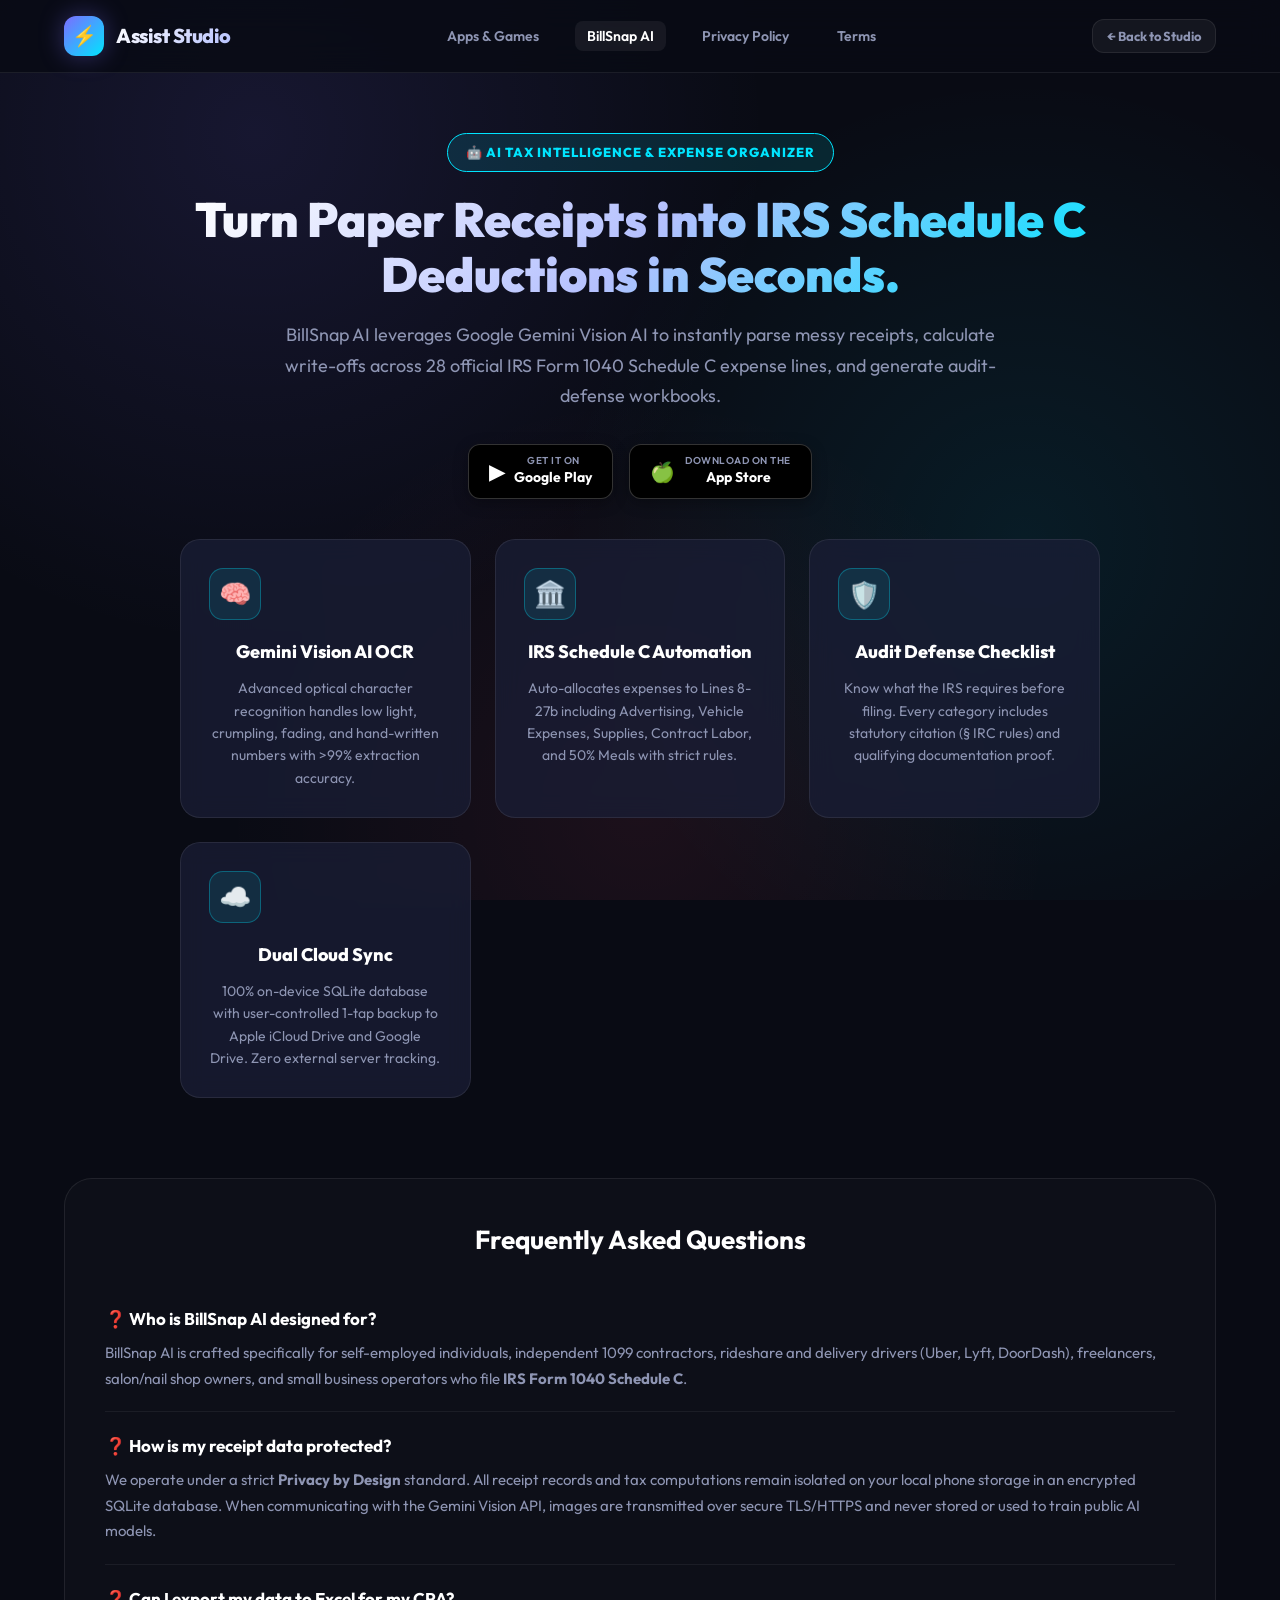
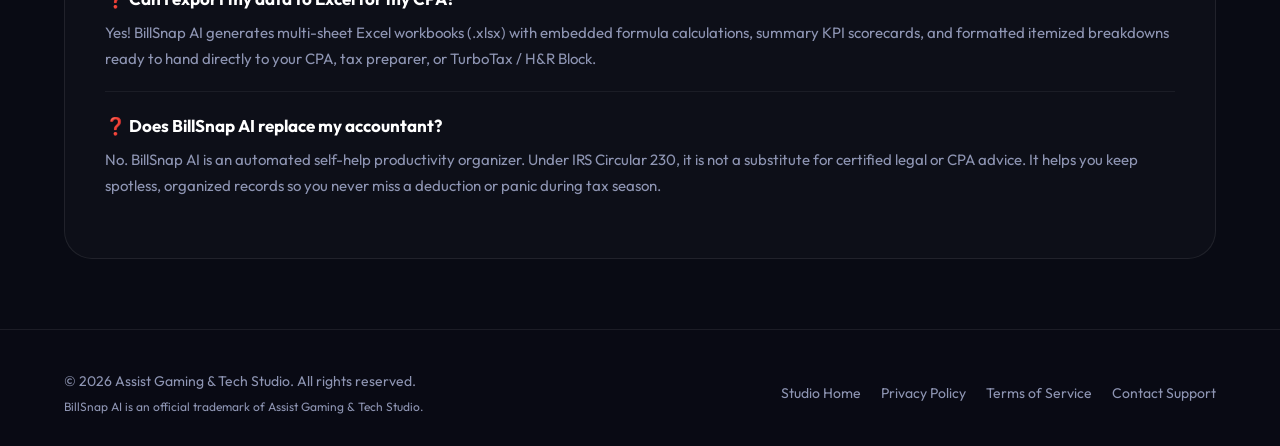
==== billsnap.html @ 98aaa1e3 "feat(web): redesign developer portal — add BillSnap AI spotlight, bilingual privacy & terms, landing" ====
<!DOCTYPE html>
<html lang="en">
<head>
  <meta charset="UTF-8">
  <meta name="viewport" content="width=device-width, initial-scale=1.0">
  <title>BillSnap AI — Smart Receipt Scanner & IRS Schedule C Tax Assistant</title>
  <meta name="description" content="AI-powered receipt & invoice scanner for freelancers, gig drivers, and small businesses. Auto-categorize 28 IRS Schedule C tax lines with 100% on-device privacy.">
  <meta name="keywords" content="BillSnap AI, Receipt Scanner, IRS Form 1040 Schedule C, Tax Deductions, Gemini Vision AI, Freelancer Taxes, Uber Driver Tax, Mileage & Receipts">

  <!-- Open Graph -->
  <meta property="og:title" content="BillSnap AI — Smart Receipt Scanner & IRS Schedule C Tax Assistant">
  <meta property="og:description" content="Snap receipts, extract totals with Gemini Vision AI, and organize your IRS Schedule C tax deductions automatically.">
  <meta property="og:image" content="https://gamingassistvn.github.io/assets/icons/billsnap_ai.png">
  <meta property="og:type" content="website">

  <!-- Google Fonts -->
  <link rel="preconnect" href="https://fonts.googleapis.com">
  <link rel="preconnect" href="https://fonts.gstatic.com" crossorigin>
  <link href="https://fonts.googleapis.com/css2?family=Outfit:wght@400;500;600;700;800;900&display=swap" rel="stylesheet">

  <link rel="stylesheet" href="css/style.css">
  <style>
    .product-hero {
      padding: 60px 0 40px;
      text-align: center;
      position: relative;
    }
    .product-badge {
      display: inline-flex;
      align-items: center;
      gap: 8px;
      background: rgba(0, 229, 255, 0.12);
      border: 1px solid var(--accent-cyan);
      color: var(--accent-cyan);
      padding: 8px 18px;
      border-radius: 24px;
      font-size: 13px;
      font-weight: 800;
      letter-spacing: 1px;
      text-transform: uppercase;
      margin-bottom: 20px;
    }
    .product-title {
      font-size: 48px;
      font-weight: 900;
      line-height: 1.15;
      margin-bottom: 18px;
      background: linear-gradient(135deg, #FFFFFF 0%, #B4C0FE 50%, #00E5FF 100%);
      -webkit-background-clip: text;
      -webkit-text-fill-color: transparent;
      max-width: 900px;
      margin-left: auto;
      margin-right: auto;
    }
    .product-tagline {
      font-size: 18px;
      color: var(--text-dim);
      max-width: 760px;
      margin: 0 auto 32px;
      line-height: 1.7;
    }
    .cta-group {
      display: flex;
      justify-content: center;
      gap: 16px;
      flex-wrap: wrap;
      margin-bottom: 40px;
    }
    .features-section {
      padding: 40px 0 60px;
    }
    .features-grid-4 {
      display: grid;
      grid-template-columns: repeat(auto-fit, minmax(260px, 1fr));
      gap: 24px;
      margin-top: 30px;
    }
    .feature-card {
      background: var(--bg-card);
      border: 1px solid var(--border-glass);
      border-radius: 20px;
      padding: 28px;
      backdrop-filter: blur(12px);
      transition: all 0.3s ease;
    }
    .feature-card:hover {
      border-color: var(--accent-cyan);
      transform: translateY(-4px);
      box-shadow: 0 15px 35px rgba(0, 229, 255, 0.15);
    }
    .feature-icon-box {
      width: 52px;
      height: 52px;
      border-radius: 14px;
      background: rgba(0, 229, 255, 0.1);
      border: 1px solid rgba(0, 229, 255, 0.3);
      display: flex;
      align-items: center;
      justify-content: center;
      font-size: 26px;
      margin-bottom: 18px;
    }
    .feature-card h3 {
      font-size: 18px;
      font-weight: 800;
      color: #FFFFFF;
      margin-bottom: 10px;
    }
    .feature-card p {
      font-size: 14px;
      color: var(--text-dim);
      line-height: 1.6;
    }
    .faq-section {
      background: rgba(255, 255, 255, 0.02);
      border: 1px solid var(--border-glass);
      border-radius: 28px;
      padding: 40px;
      margin: 40px 0 70px;
    }
    .faq-item {
      border-bottom: 1px solid rgba(255, 255, 255, 0.06);
      padding: 20px 0;
    }
    .faq-item:last-child {
      border-bottom: none;
    }
    .faq-question {
      font-size: 17px;
      font-weight: 700;
      color: #FFFFFF;
      margin-bottom: 8px;
      display: flex;
      align-items: center;
      gap: 10px;
    }
    .faq-answer {
      font-size: 15px;
      color: var(--text-dim);
      line-height: 1.7;
    }
    @media (max-width: 768px) {
      .product-title {
        font-size: 34px;
      }
      .faq-section {
        padding: 24px;
      }
    }
  </style>
</head>
<body>

  <!-- Navigation -->
  <nav class="navbar">
    <div class="container nav-container">
      <a href="index.html" class="brand">
        <div class="brand-logo">⚡</div>
        <div class="brand-name">Assist Studio</div>
      </a>
      <ul class="nav-links">
        <li><a href="index.html">Apps & Games</a></li>
        <li><a href="billsnap.html" class="active">BillSnap AI</a></li>
        <li><a href="privacy.html#billsnap">Privacy Policy</a></li>
        <li><a href="terms.html">Terms</a></li>
      </ul>
      <div>
        <a href="index.html" class="btn-secondary" style="padding: 6px 14px; font-size: 13px;">← Back to Studio</a>
      </div>
    </div>
  </nav>

  <!-- Product Hero -->
  <header class="container product-hero">
    <div class="product-badge">
      🤖 AI TAX INTELLIGENCE & EXPENSE ORGANIZER
    </div>
    <h1 class="product-title">
      Turn Paper Receipts into IRS Schedule C Deductions in Seconds.
    </h1>
    <p class="product-tagline">
      BillSnap AI leverages Google Gemini Vision AI to instantly parse messy receipts, calculate write-offs across 28 official IRS Form 1040 Schedule C expense lines, and generate audit-defense workbooks.
    </p>

    <div class="cta-group">
      <a href="https://play.google.com/store/apps/details?id=com.billsnap.ai" target="_blank" rel="noopener" class="btn-store">
        <span class="btn-store-icon">▶</span>
        <div>
          <span class="btn-store-sub">GET IT ON</span>
          <span class="btn-store-main">Google Play</span>
        </div>
      </a>
      <a href="https://apps.apple.com/app/billsnap-ai/id6817136538" target="_blank" rel="noopener" class="btn-store">
        <span class="btn-store-icon">🍏</span>
        <div>
          <span class="btn-store-sub">DOWNLOAD ON THE</span>
          <span class="btn-store-main">App Store</span>
        </div>
      </a>
    </div>

    <!-- Feature Grid -->
    <div class="features-grid-4">
      <div class="feature-card">
        <div class="feature-icon-box">🧠</div>
        <h3>Gemini Vision AI OCR</h3>
        <p>Advanced optical character recognition handles low light, crumpling, fading, and hand-written numbers with >99% extraction accuracy.</p>
      </div>

      <div class="feature-card">
        <div class="feature-icon-box">🏛️</div>
        <h3>IRS Schedule C Automation</h3>
        <p>Auto-allocates expenses to Lines 8-27b including Advertising, Vehicle Expenses, Supplies, Contract Labor, and 50% Meals with strict rules.</p>
      </div>

      <div class="feature-card">
        <div class="feature-icon-box">🛡️</div>
        <h3>Audit Defense Checklist</h3>
        <p>Know what the IRS requires before filing. Every category includes statutory citation (§ IRC rules) and qualifying documentation proof.</p>
      </div>

      <div class="feature-card">
        <div class="feature-icon-box">☁️</div>
        <h3>Dual Cloud Sync</h3>
        <p>100% on-device SQLite database with user-controlled 1-tap backup to Apple iCloud Drive and Google Drive. Zero external server tracking.</p>
      </div>
    </div>
  </header>

  <!-- FAQ Section -->
  <section class="container">
    <div class="faq-section">
      <h2 style="font-size: 26px; color: #FFFFFF; margin-bottom: 24px; text-align: center;">Frequently Asked Questions</h2>

      <div class="faq-item">
        <div class="faq-question">❓ Who is BillSnap AI designed for?</div>
        <div class="faq-answer">
          BillSnap AI is crafted specifically for self-employed individuals, independent 1099 contractors, rideshare and delivery drivers (Uber, Lyft, DoorDash), freelancers, salon/nail shop owners, and small business operators who file <strong>IRS Form 1040 Schedule C</strong>.
        </div>
      </div>

      <div class="faq-item">
        <div class="faq-question">❓ How is my receipt data protected?</div>
        <div class="faq-answer">
          We operate under a strict <strong>Privacy by Design</strong> standard. All receipt records and tax computations remain isolated on your local phone storage in an encrypted SQLite database. When communicating with the Gemini Vision API, images are transmitted over secure TLS/HTTPS and never stored or used to train public AI models.
        </div>
      </div>

      <div class="faq-item">
        <div class="faq-question">❓ Can I export my data to Excel for my CPA?</div>
        <div class="faq-answer">
          Yes! BillSnap AI generates multi-sheet Excel workbooks (.xlsx) with embedded formula calculations, summary KPI scorecards, and formatted itemized breakdowns ready to hand directly to your CPA, tax preparer, or TurboTax / H&R Block.
        </div>
      </div>

      <div class="faq-item">
        <div class="faq-question">❓ Does BillSnap AI replace my accountant?</div>
        <div class="faq-answer">
          No. BillSnap AI is an automated self-help productivity organizer. Under IRS Circular 230, it is not a substitute for certified legal or CPA advice. It helps you keep spotless, organized records so you never miss a deduction or panic during tax season.
        </div>
      </div>
    </div>
  </section>

  <!-- Footer -->
  <footer class="footer">
    <div class="container footer-content">
      <div>
        <p>© 2026 Assist Gaming & Tech Studio. All rights reserved.</p>
        <p style="font-size: 12px; margin-top: 4px; color: var(--text-dim);">BillSnap AI is an official trademark of Assist Gaming & Tech Studio.</p>
      </div>
      <div class="footer-links">
        <a href="index.html">Studio Home</a>
        <a href="privacy.html#billsnap">Privacy Policy</a>
        <a href="terms.html">Terms of Service</a>
        <a href="mailto:gaming.assist.vn@gmail.com">Contact Support</a>
      </div>
    </div>
  </footer>

</body>
</html>
---- css/style.css ----
/* ---------------------------------------------------------------------------
   Design System: Assist Gaming & Tech Studio (Cyber Glassmorphism)
--------------------------------------------------------------------------- */
:root {
  --bg-main: #090B14;
  --bg-card: rgba(26, 30, 54, 0.75);
  --bg-card-hover: rgba(35, 41, 74, 0.9);
  --accent-purple: #7C6CFF;
  --accent-cyan: #00E5FF;
  --accent-pink: #FF4D6D;
  --accent-gold: #FFD166;
  --text-main: #F3F4F8;
  --text-dim: #8E95B3;
  --border-glass: rgba(255, 255, 255, 0.08);
  --border-hover: rgba(124, 108, 255, 0.4);
  --font-main: 'Outfit', -apple-system, BlinkMacSystemFont, 'Segoe UI', Roboto, sans-serif;
  --glow-purple: 0 0 25px rgba(124, 108, 255, 0.35);
  --glow-cyan: 0 0 25px rgba(0, 229, 255, 0.3);
}

* {
  margin: 0;
  padding: 0;
  box-sizing: border-box;
}

body {
  background-color: var(--bg-main);
  background-image: 
    radial-gradient(circle at 20% 15%, rgba(124, 108, 255, 0.12) 0%, transparent 40%),
    radial-gradient(circle at 80% 60%, rgba(0, 229, 255, 0.08) 0%, transparent 40%),
    radial-gradient(circle at 50% 90%, rgba(255, 77, 109, 0.08) 0%, transparent 40%);
  background-attachment: fixed;
  color: var(--text-main);
  font-family: var(--font-main);
  line-height: 1.6;
  min-height: 100vh;
  display: flex;
  flex-direction: column;
}

/* ---------------------------------------------------------------------------
   Navigation Bar
--------------------------------------------------------------------------- */
.navbar {
  position: sticky;
  top: 0;
  z-index: 1000;
  backdrop-filter: blur(16px);
  -webkit-backdrop-filter: blur(16px);
  background: rgba(9, 11, 20, 0.85);
  border-bottom: 1px solid var(--border-glass);
  padding: 16px 0;
}

.container {
  max-width: 1200px;
  margin: 0 auto;
  padding: 0 24px;
}

.nav-container {
  display: flex;
  align-items: center;
  justify-content: space-between;
}

.brand {
  display: flex;
  align-items: center;
  gap: 12px;
  text-decoration: none;
  color: var(--text-main);
}

.brand-logo {
  width: 40px;
  height: 40px;
  border-radius: 12px;
  background: linear-gradient(135deg, var(--accent-purple), var(--accent-cyan));
  display: flex;
  align-items: center;
  justify-content: center;
  font-size: 20px;
  box-shadow: var(--glow-purple);
}

.brand-name {
  font-size: 20px;
  font-weight: 800;
  letter-spacing: -0.5px;
  background: linear-gradient(135deg, #FFFFFF, #B4C0FE);
  -webkit-background-clip: text;
  -webkit-text-fill-color: transparent;
}

.nav-links {
  display: flex;
  gap: 24px;
  list-style: none;
}

.nav-links a {
  color: var(--text-dim);
  text-decoration: none;
  font-weight: 600;
  font-size: 14px;
  transition: all 0.2s ease;
  padding: 6px 12px;
  border-radius: 8px;
}

.nav-links a:hover, .nav-links a.active {
  color: #FFFFFF;
  background: rgba(255, 255, 255, 0.06);
}

/* ---------------------------------------------------------------------------
   Hero Section
--------------------------------------------------------------------------- */
.hero {
  padding: 80px 0 50px;
  text-align: center;
}

.hero-badge {
  display: inline-flex;
  align-items: center;
  gap: 8px;
  background: rgba(124, 108, 255, 0.12);
  border: 1px solid rgba(124, 108, 255, 0.3);
  padding: 6px 16px;
  border-radius: 30px;
  font-size: 13px;
  font-weight: 700;
  color: var(--accent-purple);
  margin-bottom: 24px;
}

.hero-title {
  font-size: 48px;
  font-weight: 900;
  line-height: 1.15;
  letter-spacing: -1px;
  margin-bottom: 18px;
}

.hero-title span {
  background: linear-gradient(135deg, var(--accent-cyan), var(--accent-purple));
  -webkit-background-clip: text;
  -webkit-text-fill-color: transparent;
}

.hero-desc {
  max-width: 640px;
  margin: 0 auto 36px;
  color: var(--text-dim);
  font-size: 17px;
}

/* ---------------------------------------------------------------------------
   Filter & Search Bar
--------------------------------------------------------------------------- */
.catalog-header {
  display: flex;
  flex-wrap: wrap;
  justify-content: space-between;
  align-items: center;
  gap: 16px;
  margin-bottom: 32px;
  padding-bottom: 16px;
  border-bottom: 1px solid var(--border-glass);
}

.filter-tabs {
  display: flex;
  gap: 8px;
  flex-wrap: wrap;
}

.filter-btn {
  background: rgba(255, 255, 255, 0.04);
  border: 1px solid var(--border-glass);
  color: var(--text-dim);
  padding: 8px 18px;
  border-radius: 12px;
  font-family: inherit;
  font-weight: 700;
  font-size: 13px;
  cursor: pointer;
  transition: all 0.2s ease;
}

.filter-btn:hover, .filter-btn.active {
  background: var(--accent-purple);
  color: #FFFFFF;
  border-color: var(--accent-purple);
  box-shadow: var(--glow-purple);
}

.search-box {
  position: relative;
  min-width: 260px;
}

.search-box input {
  width: 100%;
  background: rgba(26, 30, 54, 0.6);
  border: 1px solid var(--border-glass);
  padding: 10px 16px 10px 38px;
  border-radius: 12px;
  color: #FFFFFF;
  font-family: inherit;
  font-size: 14px;
  outline: none;
  transition: all 0.2s ease;
}

.search-box input:focus {
  border-color: var(--accent-purple);
  box-shadow: 0 0 15px rgba(124, 108, 255, 0.25);
}

.search-icon {
  position: absolute;
  left: 14px;
  top: 50%;
  transform: translateY(-50%);
  color: var(--text-dim);
  font-size: 14px;
}

/* ---------------------------------------------------------------------------
   Apps Grid & Cards
--------------------------------------------------------------------------- */
.apps-grid {
  display: grid;
  grid-template-columns: repeat(auto-fill, minmax(340px, 1fr));
  gap: 28px;
  margin-bottom: 70px;
}

.app-card {
  background: var(--bg-card);
  border: 1px solid var(--border-glass);
  border-radius: 24px;
  padding: 26px;
  backdrop-filter: blur(12px);
  -webkit-backdrop-filter: blur(12px);
  display: flex;
  flex-direction: column;
  justify-content: space-between;
  transition: all 0.3s cubic-bezier(0.16, 1, 0.3, 1);
  position: relative;
  overflow: hidden;
}

.app-card::before {
  content: '';
  position: absolute;
  top: 0;
  left: 0;
  right: 0;
  height: 2px;
  background: linear-gradient(90deg, transparent, var(--accent-purple), var(--accent-cyan), transparent);
  opacity: 0;
  transition: opacity 0.3s ease;
}

.app-card:hover {
  transform: translateY(-6px);
  border-color: var(--border-hover);
  background: var(--bg-card-hover);
  box-shadow: 0 16px 40px rgba(0, 0, 0, 0.4), var(--glow-purple);
}

.app-card:hover::before {
  opacity: 1;
}

.card-top {
  display: flex;
  align-items: flex-start;
  gap: 18px;
  margin-bottom: 16px;
}

.app-icon {
  width: 72px;
  height: 72px;
  border-radius: 18px;
  object-fit: cover;
  box-shadow: 0 8px 20px rgba(0, 0, 0, 0.4);
  flex-shrink: 0;
  border: 1px solid rgba(255, 255, 255, 0.1);
}

.card-title-group {
  flex-grow: 1;
}

.card-badge {
  display: inline-block;
  padding: 2px 10px;
  background: rgba(255, 209, 102, 0.15);
  border: 1px solid rgba(255, 209, 102, 0.4);
  color: var(--accent-gold);
  border-radius: 20px;
  font-size: 11px;
  font-weight: 800;
  margin-bottom: 6px;
}

.app-name {
  font-size: 20px;
  font-weight: 800;
  color: #FFFFFF;
  line-height: 1.25;
}

.app-rating {
  font-size: 12px;
  font-weight: 700;
  color: var(--accent-gold);
  margin-top: 4px;
}

.app-tagline {
  color: var(--text-dim);
  font-size: 14px;
  margin-bottom: 18px;
  line-height: 1.5;
}

.app-tags {
  display: flex;
  flex-wrap: wrap;
  gap: 6px;
  margin-bottom: 22px;
}

.tag-item {
  background: rgba(255, 255, 255, 0.05);
  padding: 4px 10px;
  border-radius: 8px;
  font-size: 11px;
  font-weight: 600;
  color: #B4C0FE;
}

.card-actions {
  display: flex;
  gap: 10px;
  flex-wrap: wrap;
  padding-top: 14px;
  border-top: 1px solid var(--border-glass);
}

.btn-primary {
  flex: 1;
  background: linear-gradient(135deg, var(--accent-purple), #6352E8);
  color: #FFFFFF;
  text-decoration: none;
  font-weight: 700;
  font-size: 13px;
  padding: 10px 16px;
  border-radius: 12px;
  display: inline-flex;
  align-items: center;
  justify-content: center;
  gap: 8px;
  transition: all 0.2s ease;
  box-shadow: 0 4px 14px rgba(124, 108, 255, 0.35);
}

.btn-primary:hover {
  filter: brightness(1.15);
  transform: scale(1.02);
}

.btn-secondary {
  background: rgba(255, 255, 255, 0.05);
  border: 1px solid var(--border-glass);
  color: var(--text-dim);
  text-decoration: none;
  font-weight: 700;
  font-size: 13px;
  padding: 10px 14px;
  border-radius: 12px;
  display: inline-flex;
  align-items: center;
  justify-content: center;
  gap: 6px;
  transition: all 0.2s ease;
}

.btn-secondary:hover {
  background: rgba(255, 255, 255, 0.1);
  color: #FFFFFF;
}

/* ---------------------------------------------------------------------------
   Features Banner
--------------------------------------------------------------------------- */
.tech-banner {
  background: linear-gradient(135deg, rgba(26, 30, 54, 0.8), rgba(15, 18, 34, 0.9));
  border: 1px solid var(--border-glass);
  border-radius: 28px;
  padding: 40px;
  margin-bottom: 70px;
}

.tech-grid {
  display: grid;
  grid-template-columns: repeat(auto-fit, minmax(240px, 1fr));
  gap: 24px;
}

.tech-item {
  display: flex;
  gap: 16px;
  align-items: flex-start;
}

.tech-icon {
  width: 48px;
  height: 48px;
  border-radius: 14px;
  background: rgba(124, 108, 255, 0.15);
  display: flex;
  align-items: center;
  justify-content: center;
  font-size: 22px;
  flex-shrink: 0;
}

.tech-title {
  font-size: 16px;
  font-weight: 800;
  margin-bottom: 4px;
}

.tech-desc {
  font-size: 13px;
  color: var(--text-dim);
}

/* ---------------------------------------------------------------------------
   Footer & Legal
--------------------------------------------------------------------------- */
.footer {
  margin-top: auto;
  border-top: 1px solid var(--border-glass);
  background: rgba(9, 11, 20, 0.9);
  padding: 40px 0 30px;
  font-size: 14px;
  color: var(--text-dim);
}

.footer-content {
  display: flex;
  flex-wrap: wrap;
  justify-content: space-between;
  align-items: center;
  gap: 20px;
}

.footer-links {
  display: flex;
  gap: 20px;
  flex-wrap: wrap;
}

.footer-links a {
  color: var(--text-dim);
  text-decoration: none;
  transition: color 0.2s ease;
}

/* ---------------------------------------------------------------------------
   BillSnap AI Featured Spotlight & Store Badges
--------------------------------------------------------------------------- */
.spotlight-section {
  margin: 30px 0 60px;
}

.spotlight-card {
  background: linear-gradient(135deg, rgba(26, 30, 54, 0.85) 0%, rgba(15, 23, 42, 0.95) 100%);
  border: 1px solid rgba(0, 229, 255, 0.25);
  border-radius: 28px;
  padding: 44px;
  position: relative;
  overflow: hidden;
  box-shadow: 0 20px 60px rgba(0, 0, 0, 0.5), 0 0 40px rgba(0, 229, 255, 0.1);
  backdrop-filter: blur(16px);
  display: grid;
  grid-template-columns: 1.2fr 0.8fr;
  gap: 40px;
  align-items: center;
}

.spotlight-card::before {
  content: '';
  position: absolute;
  top: -100px;
  right: -100px;
  width: 300px;
  height: 300px;
  background: radial-gradient(circle, rgba(124, 108, 255, 0.25) 0%, transparent 70%);
  pointer-events: none;
}

.spotlight-card::after {
  content: '';
  position: absolute;
  bottom: -100px;
  left: -100px;
  width: 300px;
  height: 300px;
  background: radial-gradient(circle, rgba(0, 229, 255, 0.2) 0%, transparent 70%);
  pointer-events: none;
}

.spotlight-badge {
  display: inline-flex;
  align-items: center;
  gap: 8px;
  background: rgba(0, 229, 255, 0.12);
  border: 1px solid var(--accent-cyan);
  color: var(--accent-cyan);
  padding: 6px 14px;
  border-radius: 20px;
  font-size: 12px;
  font-weight: 800;
  letter-spacing: 1px;
  text-transform: uppercase;
  margin-bottom: 16px;
}

.spotlight-title {
  font-size: 36px;
  font-weight: 800;
  line-height: 1.2;
  margin-bottom: 14px;
  background: linear-gradient(135deg, #FFFFFF 0%, #B4C0FE 50%, #00E5FF 100%);
  -webkit-background-clip: text;
  -webkit-text-fill-color: transparent;
}

.spotlight-desc {
  color: var(--text-dim);
  font-size: 16px;
  line-height: 1.7;
  margin-bottom: 24px;
}

.spotlight-features {
  display: grid;
  grid-template-columns: repeat(2, 1fr);
  gap: 16px;
  margin-bottom: 30px;
}

.spotlight-feat-item {
  background: rgba(255, 255, 255, 0.03);
  border: 1px solid var(--border-glass);
  padding: 14px 16px;
  border-radius: 14px;
  display: flex;
  gap: 12px;
  align-items: flex-start;
}

.spotlight-feat-icon {
  font-size: 22px;
  line-height: 1;
}

.spotlight-feat-title {
  font-size: 14px;
  font-weight: 700;
  color: #FFFFFF;
  margin-bottom: 4px;
}

.spotlight-feat-desc {
  font-size: 12px;
  color: var(--text-dim);
  line-height: 1.5;
}

.spotlight-cta {
  display: flex;
  flex-wrap: wrap;
  gap: 14px;
  align-items: center;
}

.btn-store {
  display: inline-flex;
  align-items: center;
  gap: 10px;
  background: #000000;
  border: 1px solid rgba(255, 255, 255, 0.2);
  color: #FFFFFF;
  padding: 10px 20px;
  border-radius: 12px;
  text-decoration: none;
  font-weight: 600;
  font-size: 14px;
  transition: all 0.25s ease;
  box-shadow: 0 4px 15px rgba(0, 0, 0, 0.3);
}

.btn-store:hover {
  transform: translateY(-2px);
  border-color: var(--accent-cyan);
  box-shadow: 0 8px 25px rgba(0, 229, 255, 0.25);
  color: #FFFFFF;
}

.btn-store-icon {
  font-size: 20px;
}

.btn-store-sub {
  font-size: 10px;
  text-transform: uppercase;
  color: var(--text-dim);
  letter-spacing: 0.5px;
  display: block;
  line-height: 1.1;
}

.btn-store-main {
  font-size: 14px;
  font-weight: 700;
  color: #FFFFFF;
  display: block;
}

.spotlight-preview {
  position: relative;
  display: flex;
  justify-content: center;
}

.preview-card {
  width: 100%;
  max-width: 340px;
  background: #111424;
  border: 1px solid rgba(255, 255, 255, 0.12);
  border-radius: 22px;
  padding: 20px;
  box-shadow: 0 25px 50px rgba(0, 0, 0, 0.6);
  position: relative;
}

.preview-header {
  display: flex;
  align-items: center;
  justify-content: space-between;
  margin-bottom: 16px;
  padding-bottom: 12px;
  border-bottom: 1px solid rgba(255, 255, 255, 0.08);
}

.preview-app-info {
  display: flex;
  align-items: center;
  gap: 10px;
}

.preview-app-icon {
  width: 36px;
  height: 36px;
  border-radius: 10px;
}

.preview-receipt-box {
  background: rgba(255, 255, 255, 0.04);
  border: 1px dashed rgba(255, 255, 255, 0.2);
  border-radius: 14px;
  padding: 14px;
  margin-bottom: 14px;
}

.preview-line {
  display: flex;
  justify-content: space-between;
  font-size: 13px;
  margin-bottom: 6px;
}

.preview-tax-pill {
  background: rgba(0, 229, 255, 0.12);
  border: 1px solid rgba(0, 229, 255, 0.3);
  color: var(--accent-cyan);
  padding: 4px 10px;
  border-radius: 8px;
  font-size: 11px;
  font-weight: 700;
  display: inline-flex;
  align-items: center;
  gap: 6px;
  margin-top: 6px;
}

.preview-stats-row {
  display: grid;
  grid-template-columns: 1fr 1fr;
  gap: 10px;
  margin-top: 12px;
}

.preview-stat-card {
  background: rgba(255, 255, 255, 0.03);
  border: 1px solid rgba(255, 255, 255, 0.06);
  border-radius: 10px;
  padding: 10px;
  text-align: center;
}

.preview-stat-val {
  font-size: 16px;
  font-weight: 800;
  color: #00E676;
}

.preview-stat-lbl {
  font-size: 10px;
  color: var(--text-dim);
  text-transform: uppercase;
}

@media (max-width: 900px) {
  .spotlight-card {
    grid-template-columns: 1fr;
    padding: 28px;
  }
  .spotlight-features {
    grid-template-columns: 1fr;
  }
  .spotlight-preview {
    margin-top: 20px;
  }
}

.footer-links a:hover {
  color: var(--accent-cyan);
}

@media (max-width: 768px) {
  .hero-title {
    font-size: 32px;
  }
  .apps-grid {
    grid-template-columns: 1fr;
  }
  .catalog-header {
    flex-direction: column;
    align-items: stretch;
  }
  .search-box {
    width: 100%;
  }
}
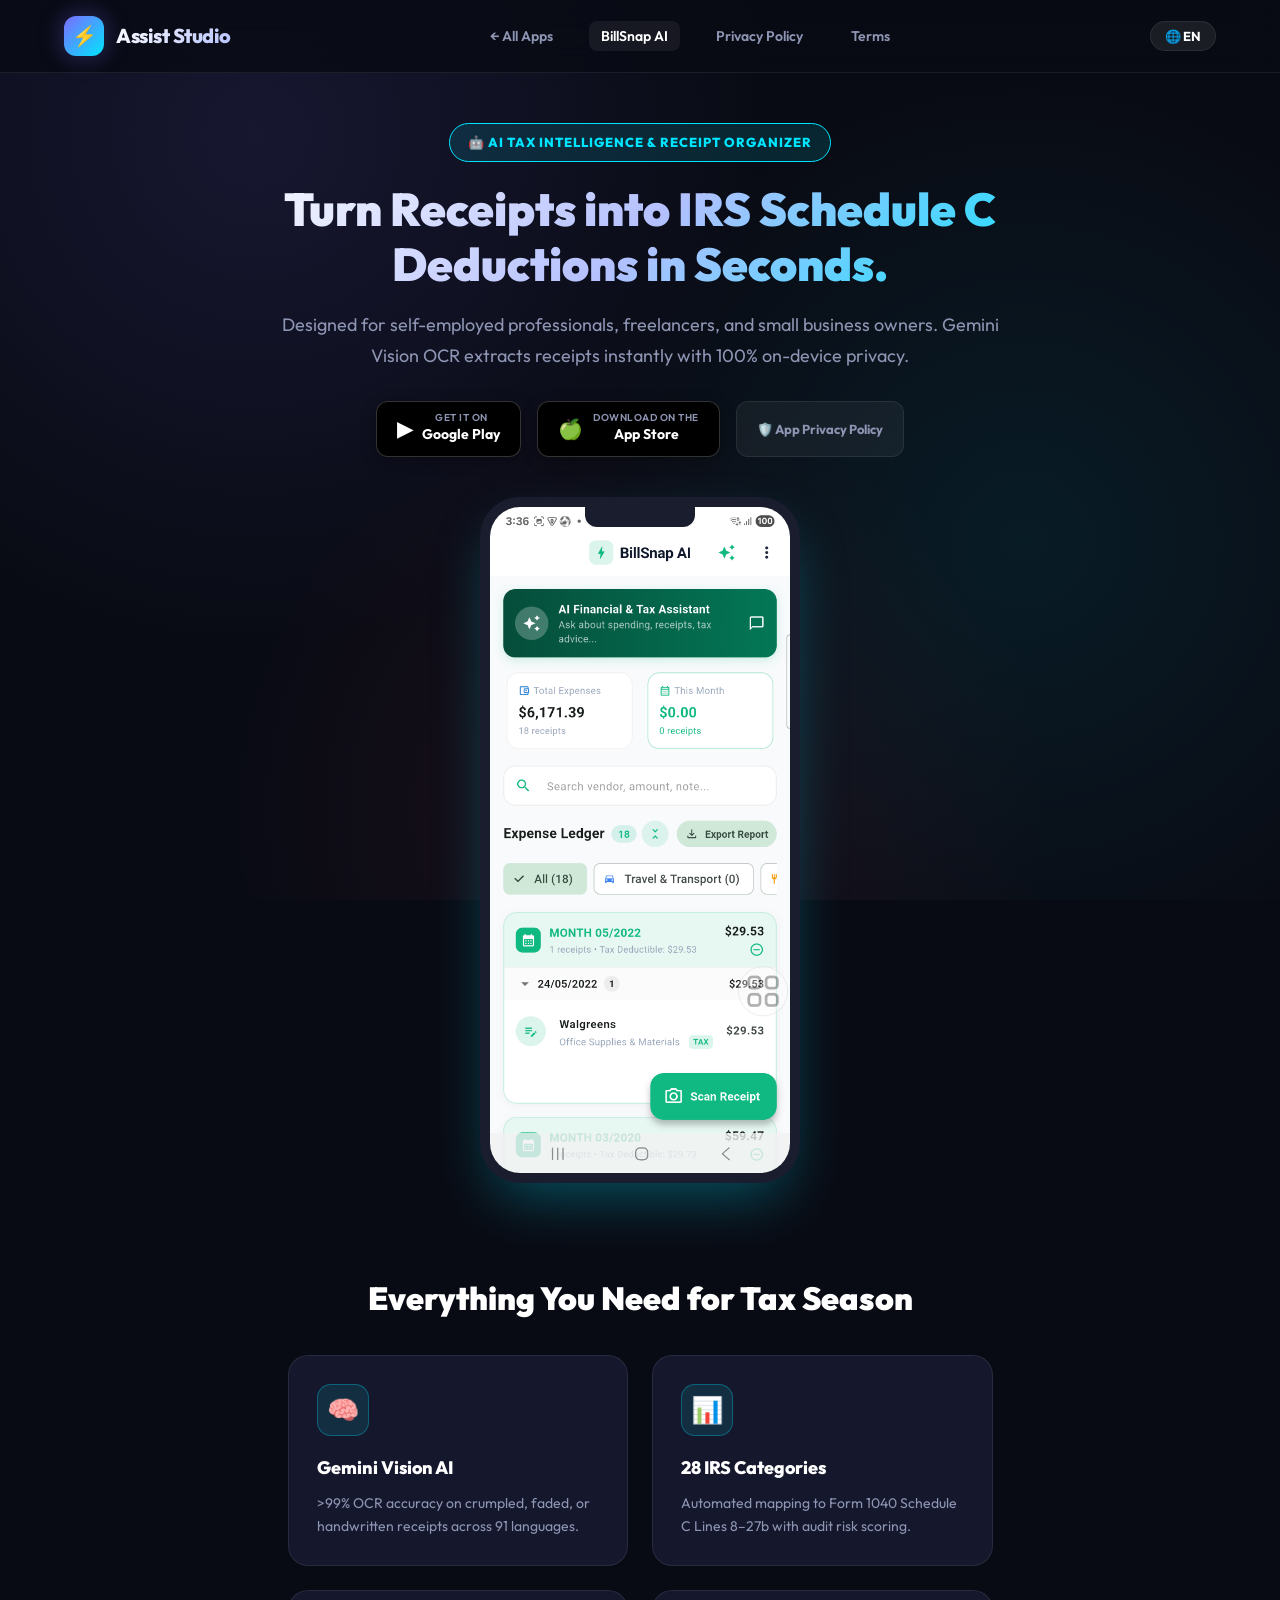
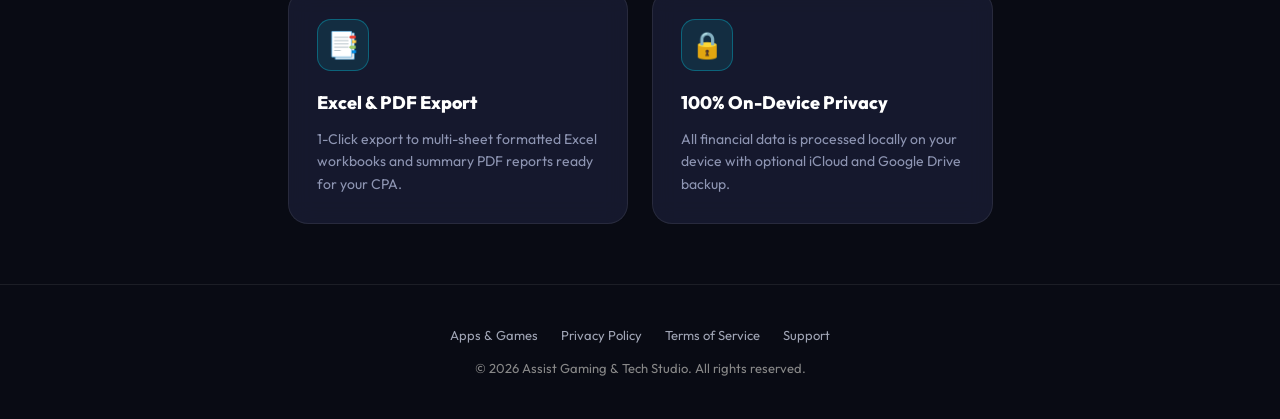
==== commit 82782073: "feat(portal): Rebuild clean indie developer portal with separated privacy policies and EN/VI dynamic" ====
--- a/billsnap.html
+++ b/billsnap.html
@@ -21,7 +21,7 @@
   <link rel="stylesheet" href="css/style.css">
   <style>
     .product-hero {
-      padding: 60px 0 40px;
+      padding: 50px 0 30px;
       text-align: center;
       position: relative;
     }
@@ -41,9 +41,9 @@
       margin-bottom: 20px;
     }
     .product-title {
-      font-size: 48px;
+      font-size: 46px;
       font-weight: 900;
-      line-height: 1.15;
+      line-height: 1.2;
       margin-bottom: 18px;
       background: linear-gradient(135deg, #FFFFFF 0%, #B4C0FE 50%, #00E5FF 100%);
       -webkit-background-clip: text;
@@ -56,7 +56,7 @@
       font-size: 18px;
       color: var(--text-dim);
       max-width: 760px;
-      margin: 0 auto 32px;
+      margin: 0 auto 30px;
       line-height: 1.7;
     }
     .cta-group {
@@ -66,14 +66,49 @@
       flex-wrap: wrap;
       margin-bottom: 40px;
     }
-    .features-section {
-      padding: 40px 0 60px;
-    }
+    
+    /* Device Mockup Frame Showcase */
+    .mockup-showcase {
+      display: flex;
+      justify-content: center;
+      align-items: center;
+      margin: 20px auto 60px;
+      position: relative;
+    }
+    .phone-frame {
+      width: 100%;
+      max-width: 320px;
+      border-radius: 40px;
+      border: 10px solid #1A1D2E;
+      background: #000000;
+      box-shadow: 0 25px 60px -15px rgba(0, 229, 255, 0.35);
+      overflow: hidden;
+      position: relative;
+    }
+    .phone-frame img {
+      width: 100%;
+      height: auto;
+      display: block;
+      transition: opacity 0.3s ease;
+    }
+    .phone-notch {
+      position: absolute;
+      top: 0;
+      left: 50%;
+      transform: translateX(-50%);
+      width: 110px;
+      height: 20px;
+      background: #1A1D2E;
+      border-bottom-left-radius: 12px;
+      border-bottom-right-radius: 12px;
+      z-index: 10;
+    }
+
     .features-grid-4 {
       display: grid;
-      grid-template-columns: repeat(auto-fit, minmax(260px, 1fr));
+      grid-template-columns: repeat(auto-fit, minmax(250px, 1fr));
       gap: 24px;
-      margin-top: 30px;
+      margin: 30px 0 60px;
     }
     .feature-card {
       background: var(--bg-card);
@@ -111,41 +146,25 @@
       color: var(--text-dim);
       line-height: 1.6;
     }
-    .faq-section {
-      background: rgba(255, 255, 255, 0.02);
+
+    .lang-btn {
+      background: rgba(255, 255, 255, 0.08);
       border: 1px solid var(--border-glass);
-      border-radius: 28px;
-      padding: 40px;
-      margin: 40px 0 70px;
-    }
-    .faq-item {
-      border-bottom: 1px solid rgba(255, 255, 255, 0.06);
-      padding: 20px 0;
-    }
-    .faq-item:last-child {
-      border-bottom: none;
-    }
-    .faq-question {
-      font-size: 17px;
+      color: #FFFFFF;
+      padding: 6px 14px;
+      border-radius: 20px;
+      font-family: inherit;
       font-weight: 700;
-      color: #FFFFFF;
-      margin-bottom: 8px;
-      display: flex;
+      font-size: 13px;
+      cursor: pointer;
+      display: inline-flex;
       align-items: center;
-      gap: 10px;
-    }
-    .faq-answer {
-      font-size: 15px;
-      color: var(--text-dim);
-      line-height: 1.7;
-    }
-    @media (max-width: 768px) {
-      .product-title {
-        font-size: 34px;
-      }
-      .faq-section {
-        padding: 24px;
-      }
+      gap: 6px;
+      transition: all 0.2s ease;
+    }
+    .lang-btn:hover {
+      background: rgba(0, 229, 255, 0.2);
+      border-color: var(--accent-cyan);
     }
   </style>
 </head>
@@ -159,29 +178,32 @@
         <div class="brand-name">Assist Studio</div>
       </a>
       <ul class="nav-links">
-        <li><a href="index.html">Apps & Games</a></li>
+        <li><a href="index.html" data-i18n="nav_home">← All Apps</a></li>
         <li><a href="billsnap.html" class="active">BillSnap AI</a></li>
-        <li><a href="privacy.html#billsnap">Privacy Policy</a></li>
-        <li><a href="terms.html">Terms</a></li>
+        <li><a href="privacy/billsnap.html" data-i18n="nav_privacy">Privacy Policy</a></li>
+        <li><a href="terms.html" data-i18n="nav_terms">Terms</a></li>
       </ul>
       <div>
-        <a href="index.html" class="btn-secondary" style="padding: 6px 14px; font-size: 13px;">← Back to Studio</a>
+        <button id="lang-toggle-btn" class="lang-btn" onclick="toggleLanguage()">
+          <span id="lang-badge">🌐 EN</span>
+        </button>
       </div>
     </div>
   </nav>
 
   <!-- Product Hero -->
   <header class="container product-hero">
-    <div class="product-badge">
-      🤖 AI TAX INTELLIGENCE & EXPENSE ORGANIZER
-    </div>
-    <h1 class="product-title">
-      Turn Paper Receipts into IRS Schedule C Deductions in Seconds.
+    <div class="product-badge" data-i18n="badge_title">
+      🤖 AI TAX INTELLIGENCE & RECEIPT ORGANIZER
+    </div>
+    <h1 class="product-title" data-i18n="main_title">
+      Turn Receipts into IRS Schedule C Deductions in Seconds.
     </h1>
-    <p class="product-tagline">
-      BillSnap AI leverages Google Gemini Vision AI to instantly parse messy receipts, calculate write-offs across 28 official IRS Form 1040 Schedule C expense lines, and generate audit-defense workbooks.
+    <p class="product-tagline" data-i18n="main_tagline">
+      Designed for self-employed professionals, freelancers, and small business owners. Gemini Vision OCR extracts receipts instantly with 100% on-device privacy.
     </p>
 
+    <!-- Download Buttons -->
     <div class="cta-group">
       <a href="https://play.google.com/store/apps/details?id=com.billsnap.ai" target="_blank" rel="noopener" class="btn-store">
         <span class="btn-store-icon">▶</span>
@@ -197,86 +219,145 @@
           <span class="btn-store-main">App Store</span>
         </div>
       </a>
-    </div>
-
-    <!-- Feature Grid -->
+      <a href="privacy/billsnap.html" class="btn-secondary" style="padding: 12px 20px;">
+        <span data-i18n="btn_privacy">🛡️ App Privacy Policy</span>
+      </a>
+    </div>
+
+    <!-- Phone Frame Showing Real App UI (Swaps on Language Change) -->
+    <div class="mockup-showcase">
+      <div class="phone-frame">
+        <div class="phone-notch"></div>
+        <img id="billsnap-ui-screen" src="assets/billsnap_screen_en.png" alt="BillSnap AI Real App Screen">
+      </div>
+    </div>
+  </header>
+
+  <!-- Core Features -->
+  <section class="container features-section">
+    <div style="text-align: center; margin-bottom: 20px;">
+      <h2 style="font-size: 32px; font-weight: 900; color: #FFFFFF;" data-i18n="features_header">
+        Everything You Need for Tax Season
+      </h2>
+    </div>
+
     <div class="features-grid-4">
       <div class="feature-card">
         <div class="feature-icon-box">🧠</div>
-        <h3>Gemini Vision AI OCR</h3>
-        <p>Advanced optical character recognition handles low light, crumpling, fading, and hand-written numbers with >99% extraction accuracy.</p>
+        <h3 data-i18n="f1_title">Gemini Vision AI</h3>
+        <p data-i18n="f1_desc">>99% OCR accuracy on crumpled, faded, or handwritten receipts across 91 languages.</p>
       </div>
 
       <div class="feature-card">
-        <div class="feature-icon-box">🏛️</div>
-        <h3>IRS Schedule C Automation</h3>
-        <p>Auto-allocates expenses to Lines 8-27b including Advertising, Vehicle Expenses, Supplies, Contract Labor, and 50% Meals with strict rules.</p>
+        <div class="feature-icon-box">📊</div>
+        <h3 data-i18n="f2_title">28 IRS Categories</h3>
+        <p data-i18n="f2_desc">Automated mapping to Form 1040 Schedule C Lines 8–27b with audit risk scoring.</p>
       </div>
 
       <div class="feature-card">
-        <div class="feature-icon-box">🛡️</div>
-        <h3>Audit Defense Checklist</h3>
-        <p>Know what the IRS requires before filing. Every category includes statutory citation (§ IRC rules) and qualifying documentation proof.</p>
+        <div class="feature-icon-box">📑</div>
+        <h3 data-i18n="f3_title">Excel & PDF Export</h3>
+        <p data-i18n="f3_desc">1-Click export to multi-sheet formatted Excel workbooks and summary PDF reports ready for your CPA.</p>
       </div>
 
       <div class="feature-card">
-        <div class="feature-icon-box">☁️</div>
-        <h3>Dual Cloud Sync</h3>
-        <p>100% on-device SQLite database with user-controlled 1-tap backup to Apple iCloud Drive and Google Drive. Zero external server tracking.</p>
-      </div>
-    </div>
-  </header>
-
-  <!-- FAQ Section -->
-  <section class="container">
-    <div class="faq-section">
-      <h2 style="font-size: 26px; color: #FFFFFF; margin-bottom: 24px; text-align: center;">Frequently Asked Questions</h2>
-
-      <div class="faq-item">
-        <div class="faq-question">❓ Who is BillSnap AI designed for?</div>
-        <div class="faq-answer">
-          BillSnap AI is crafted specifically for self-employed individuals, independent 1099 contractors, rideshare and delivery drivers (Uber, Lyft, DoorDash), freelancers, salon/nail shop owners, and small business operators who file <strong>IRS Form 1040 Schedule C</strong>.
-        </div>
-      </div>
-
-      <div class="faq-item">
-        <div class="faq-question">❓ How is my receipt data protected?</div>
-        <div class="faq-answer">
-          We operate under a strict <strong>Privacy by Design</strong> standard. All receipt records and tax computations remain isolated on your local phone storage in an encrypted SQLite database. When communicating with the Gemini Vision API, images are transmitted over secure TLS/HTTPS and never stored or used to train public AI models.
-        </div>
-      </div>
-
-      <div class="faq-item">
-        <div class="faq-question">❓ Can I export my data to Excel for my CPA?</div>
-        <div class="faq-answer">
-          Yes! BillSnap AI generates multi-sheet Excel workbooks (.xlsx) with embedded formula calculations, summary KPI scorecards, and formatted itemized breakdowns ready to hand directly to your CPA, tax preparer, or TurboTax / H&R Block.
-        </div>
-      </div>
-
-      <div class="faq-item">
-        <div class="faq-question">❓ Does BillSnap AI replace my accountant?</div>
-        <div class="faq-answer">
-          No. BillSnap AI is an automated self-help productivity organizer. Under IRS Circular 230, it is not a substitute for certified legal or CPA advice. It helps you keep spotless, organized records so you never miss a deduction or panic during tax season.
-        </div>
+        <div class="feature-icon-box">🔒</div>
+        <h3 data-i18n="f4_title">100% On-Device Privacy</h3>
+        <p data-i18n="f4_desc">All financial data is processed locally on your device with optional iCloud and Google Drive backup.</p>
       </div>
     </div>
   </section>
 
   <!-- Footer -->
-  <footer class="footer">
-    <div class="container footer-content">
-      <div>
-        <p>© 2026 Assist Gaming & Tech Studio. All rights reserved.</p>
-        <p style="font-size: 12px; margin-top: 4px; color: var(--text-dim);">BillSnap AI is an official trademark of Assist Gaming & Tech Studio.</p>
-      </div>
-      <div class="footer-links">
-        <a href="index.html">Studio Home</a>
-        <a href="privacy.html#billsnap">Privacy Policy</a>
-        <a href="terms.html">Terms of Service</a>
-        <a href="mailto:gaming.assist.vn@gmail.com">Contact Support</a>
-      </div>
-    </div>
+  <footer style="text-align: center; padding: 40px 20px; border-top: 1px solid rgba(255,255,255,0.08); color: #888; font-size: 13px;">
+    <div style="margin-bottom: 12px;">
+      <a href="index.html" style="color: #A0A5B5; margin: 0 10px; text-decoration: none;">Apps & Games</a>
+      <a href="privacy/billsnap.html" style="color: #A0A5B5; margin: 0 10px; text-decoration: none;">Privacy Policy</a>
+      <a href="terms.html" style="color: #A0A5B5; margin: 0 10px; text-decoration: none;">Terms of Service</a>
+      <a href="mailto:gaming.assist.vn@gmail.com" style="color: #A0A5B5; margin: 0 10px; text-decoration: none;">Support</a>
+    </div>
+    © 2026 Assist Gaming & Tech Studio. All rights reserved.
   </footer>
+
+  <!-- Language Switcher & Image Swap Script -->
+  <script>
+    const translations = {
+      en: {
+        badge: "🌐 EN",
+        nav_home: "← All Apps",
+        nav_privacy: "Privacy Policy",
+        nav_terms: "Terms",
+        badge_title: "🤖 AI TAX INTELLIGENCE & RECEIPT ORGANIZER",
+        main_title: "Turn Receipts into IRS Schedule C Deductions in Seconds.",
+        main_tagline: "Designed for self-employed professionals, freelancers, and small business owners. Gemini Vision OCR extracts receipts instantly with 100% on-device privacy.",
+        btn_privacy: "🛡️ App Privacy Policy",
+        features_header: "Everything You Need for Tax Season",
+        f1_title: "Gemini Vision AI",
+        f1_desc: ">99% OCR accuracy on crumpled, faded, or handwritten receipts across 91 languages.",
+        f2_title: "28 IRS Categories",
+        f2_desc: "Automated mapping to Form 1040 Schedule C Lines 8–27b with audit risk scoring.",
+        f3_title: "Excel & PDF Export",
+        f3_desc: "1-Click export to multi-sheet formatted Excel workbooks and summary PDF reports ready for your CPA.",
+        f4_title: "100% On-Device Privacy",
+        f4_desc: "All financial data is processed locally on your device with optional iCloud and Google Drive backup.",
+        image_src: "assets/billsnap_screen_en.png"
+      },
+      vi: {
+        badge: "🌐 VI",
+        nav_home: "← Toàn bộ Ứng dụng",
+        nav_privacy: "Chính sách bảo mật",
+        nav_terms: "Điều khoản",
+        badge_title: "🤖 TRỢ LÝ QUÉT HÓA ĐƠN & TÍNH THUẾ AI",
+        main_title: "Biến hóa đơn giấy thành chi phí giảm trừ thuế IRS trong vài giây.",
+        main_tagline: "Thiết kế dành riêng cho người làm tự do, tài xế công nghệ và doanh nghiệp nhỏ. Trí tuệ nhân tạo Gemini Vision nhận diện tức thì với bảo mật 100% trên thiết bị.",
+        btn_privacy: "🛡️ Chính sách bảo mật",
+        features_header: "Mọi thứ bạn cần cho mùa quyết toán thuế",
+        f1_title: "Công nghệ Gemini Vision AI",
+        f1_desc: "Độ chính xác >99% trên hóa đơn nhàu nát, mờ hoặc viết tay, hỗ trợ 91 ngôn ngữ.",
+        f2_title: "28 danh mục thuế IRS",
+        f2_desc: "Tự động phân loại vào các dòng từ 8 đến 27b của Mẫu 1040 Schedule C chuẩn kiểm toán.",
+        f3_title: "Xuất Excel & PDF",
+        f3_desc: "Xuất 1 chạm ra file bảng tính Excel đầy đủ hàm tính toán và file báo cáo PDF gửi kế toán.",
+        f4_title: "Bảo mật 100% trên thiết bị",
+        f4_desc: "Mọi dữ liệu tài chính được xử lý cục bộ trên máy, kèm sao lưu iCloud và Google Drive tùy chọn.",
+        image_src: "assets/billsnap_screen_vi.png"
+      }
+    };
+
+    let currentLang = 'en';
+
+    function toggleLanguage() {
+      currentLang = currentLang === 'en' ? 'vi' : 'en';
+      applyLanguage(currentLang);
+      localStorage.setItem('studio_lang', currentLang);
+    }
+
+    function applyLanguage(lang) {
+      const data = translations[lang];
+      document.getElementById('lang-badge').textContent = data.badge;
+      
+      // Update text contents
+      document.querySelectorAll('[data-i18n]').forEach(el => {
+        const key = el.getAttribute('data-i18n');
+        if (data[key]) {
+          el.textContent = data[key];
+        }
+      });
+
+      // Update screen image based on language (Strict requirement from owner)
+      const screenImg = document.getElementById('billsnap-ui-screen');
+      if (screenImg) {
+        screenImg.src = data.image_src;
+      }
+    }
+
+    // Initialize from storage or default
+    document.addEventListener('DOMContentLoaded', () => {
+      const saved = localStorage.getItem('studio_lang') || 'en';
+      currentLang = saved;
+      applyLanguage(currentLang);
+    });
+  </script>
 
 </body>
 </html>
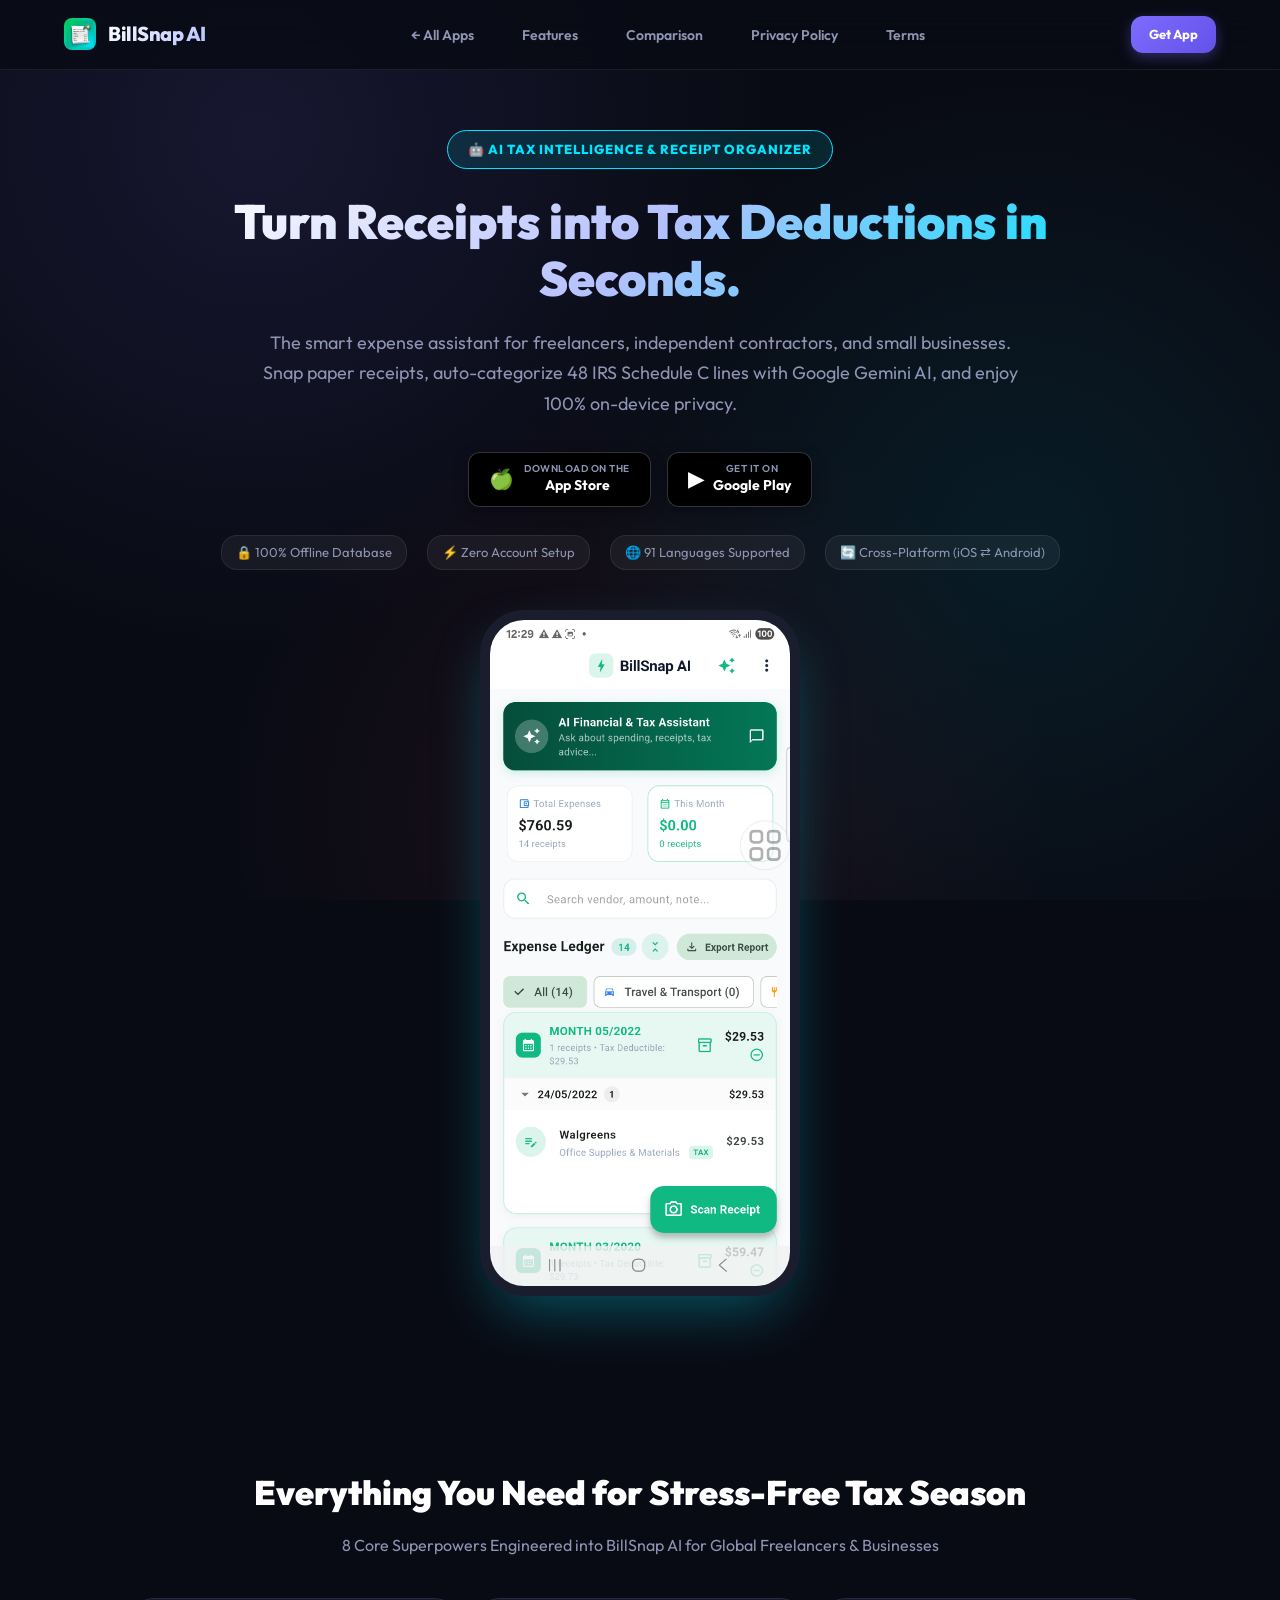
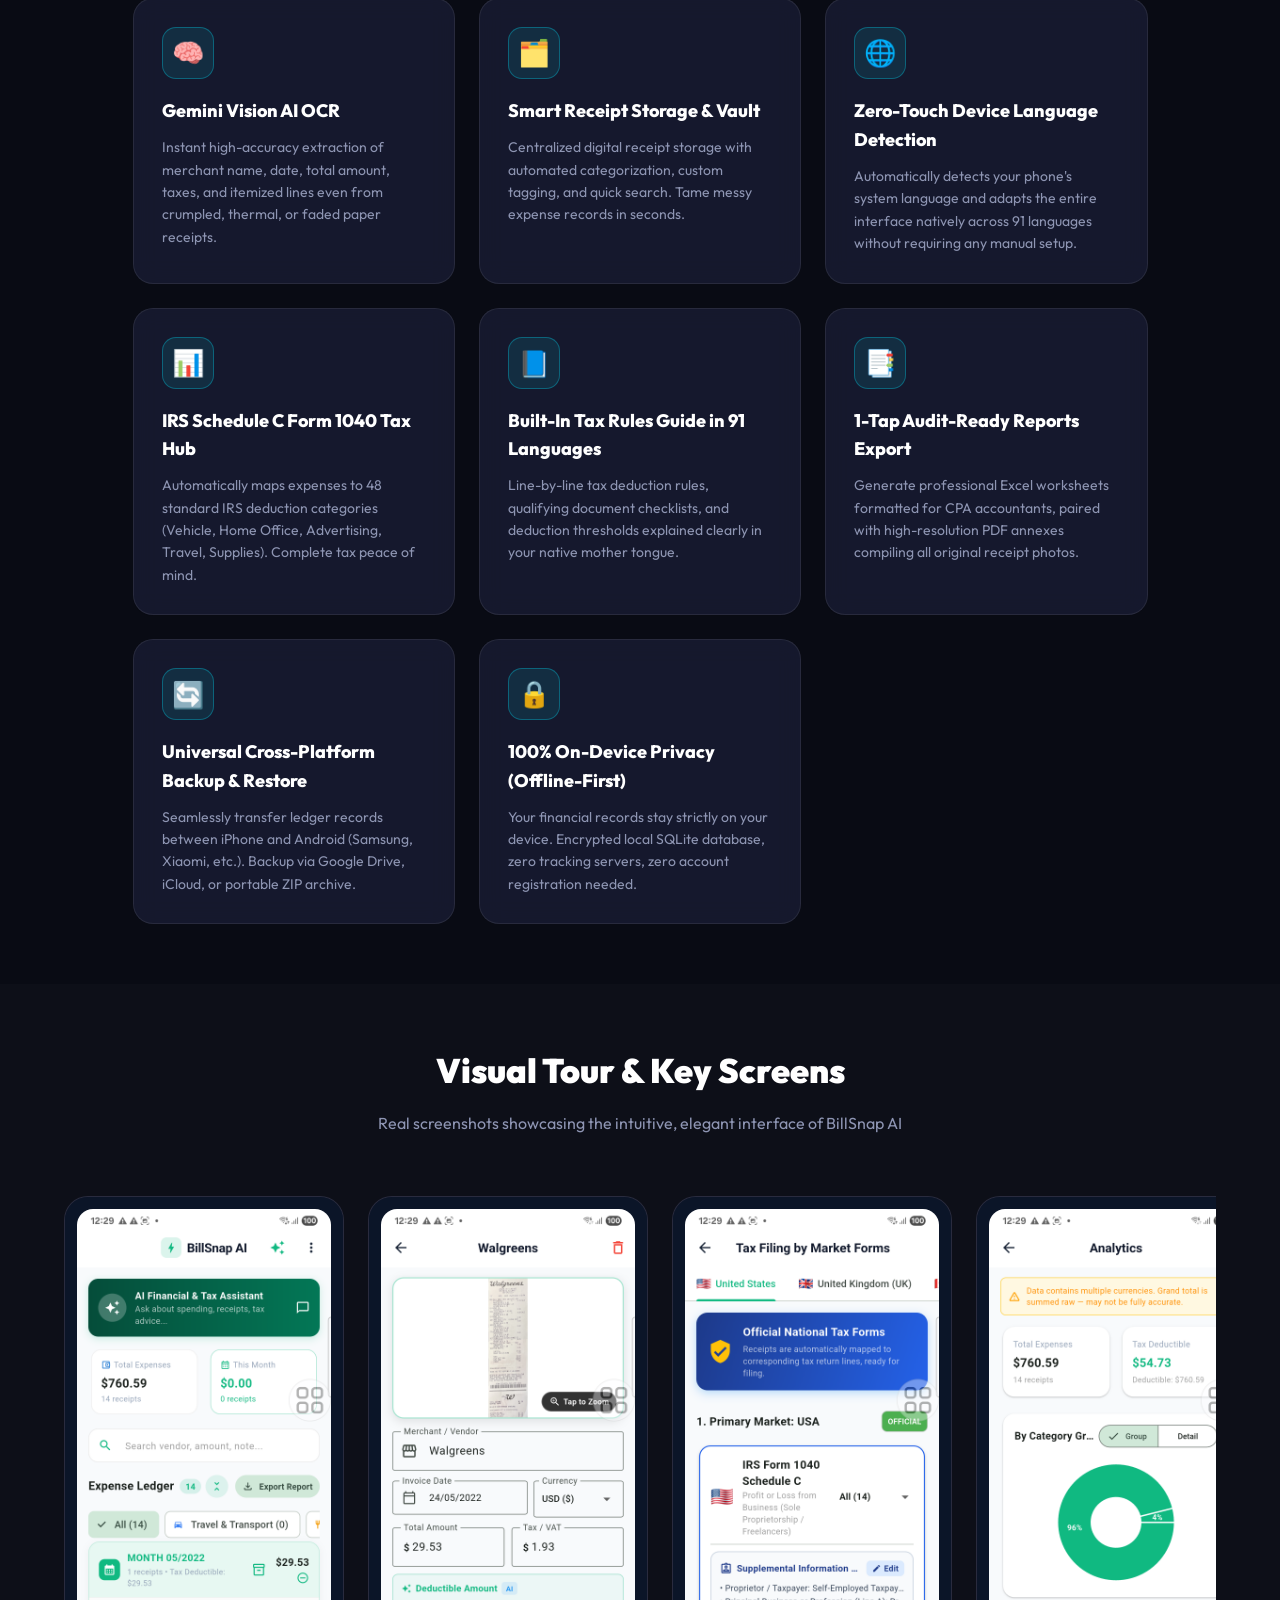
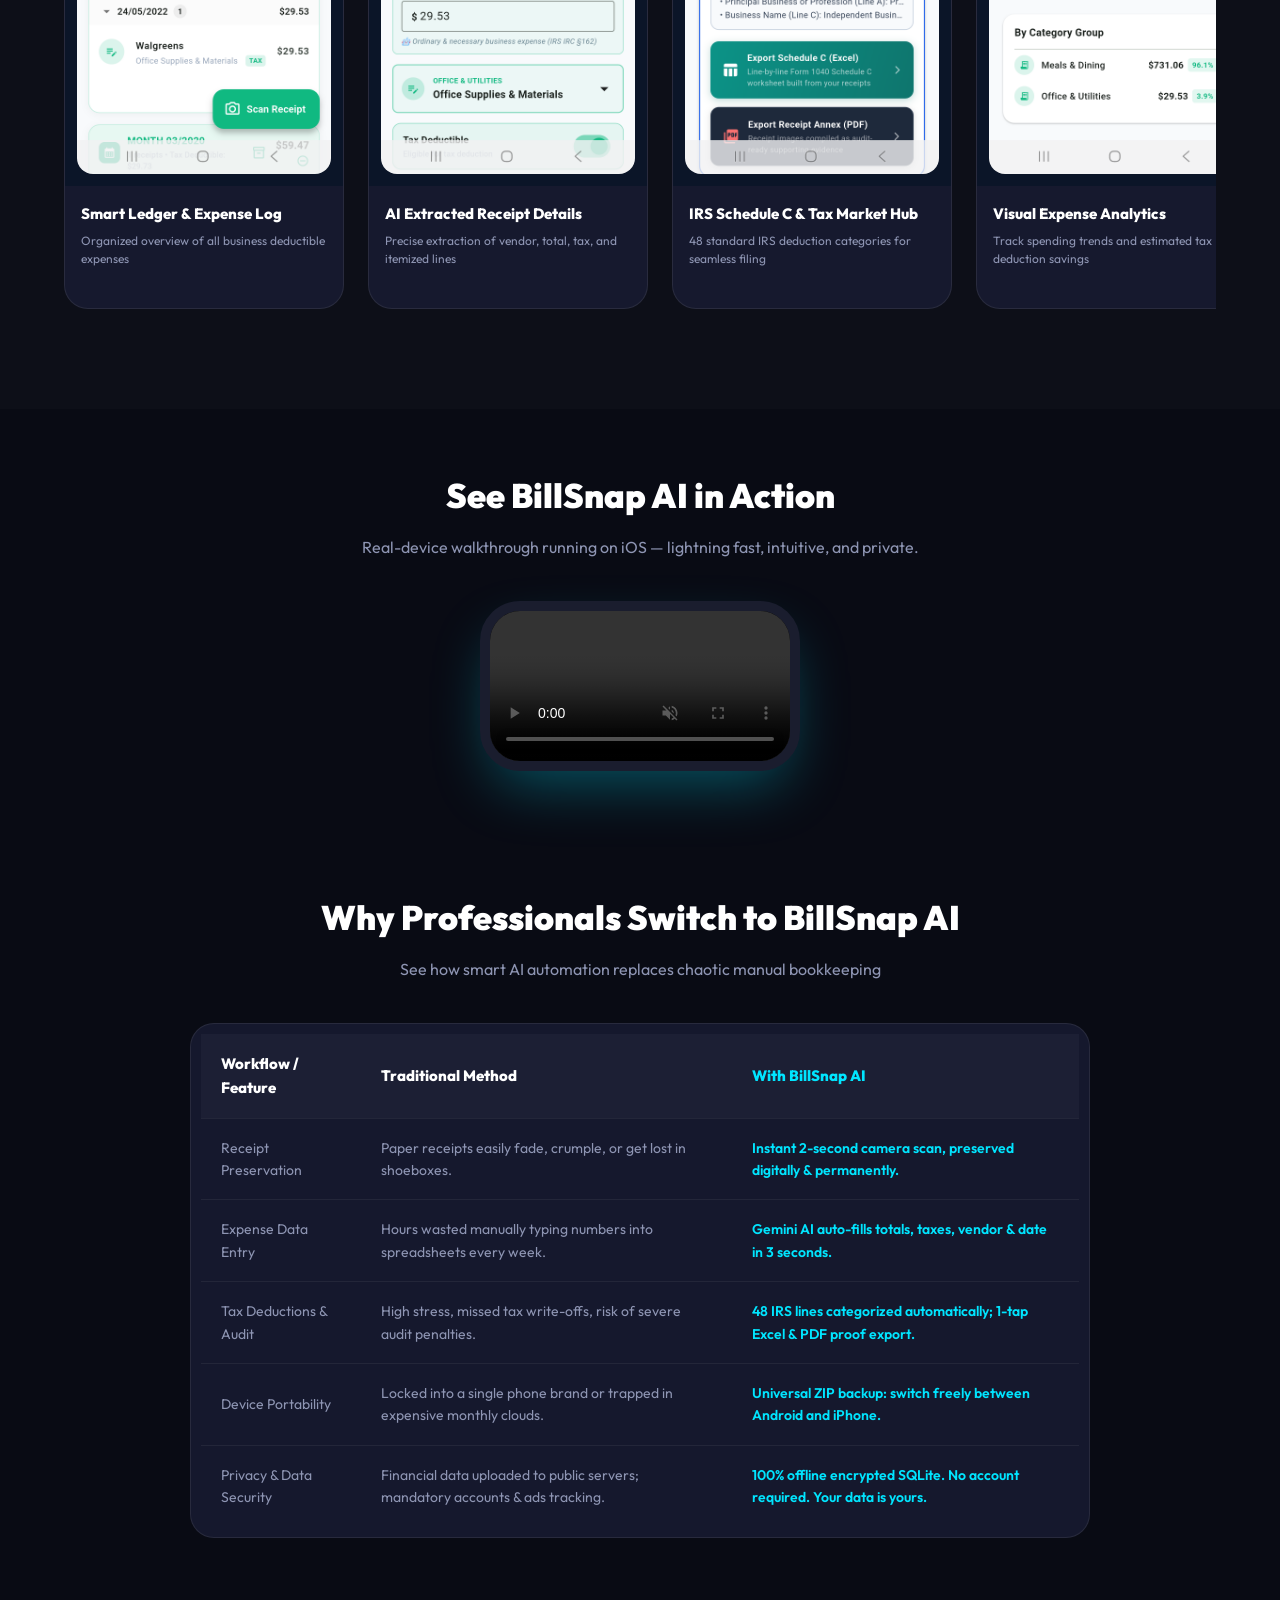
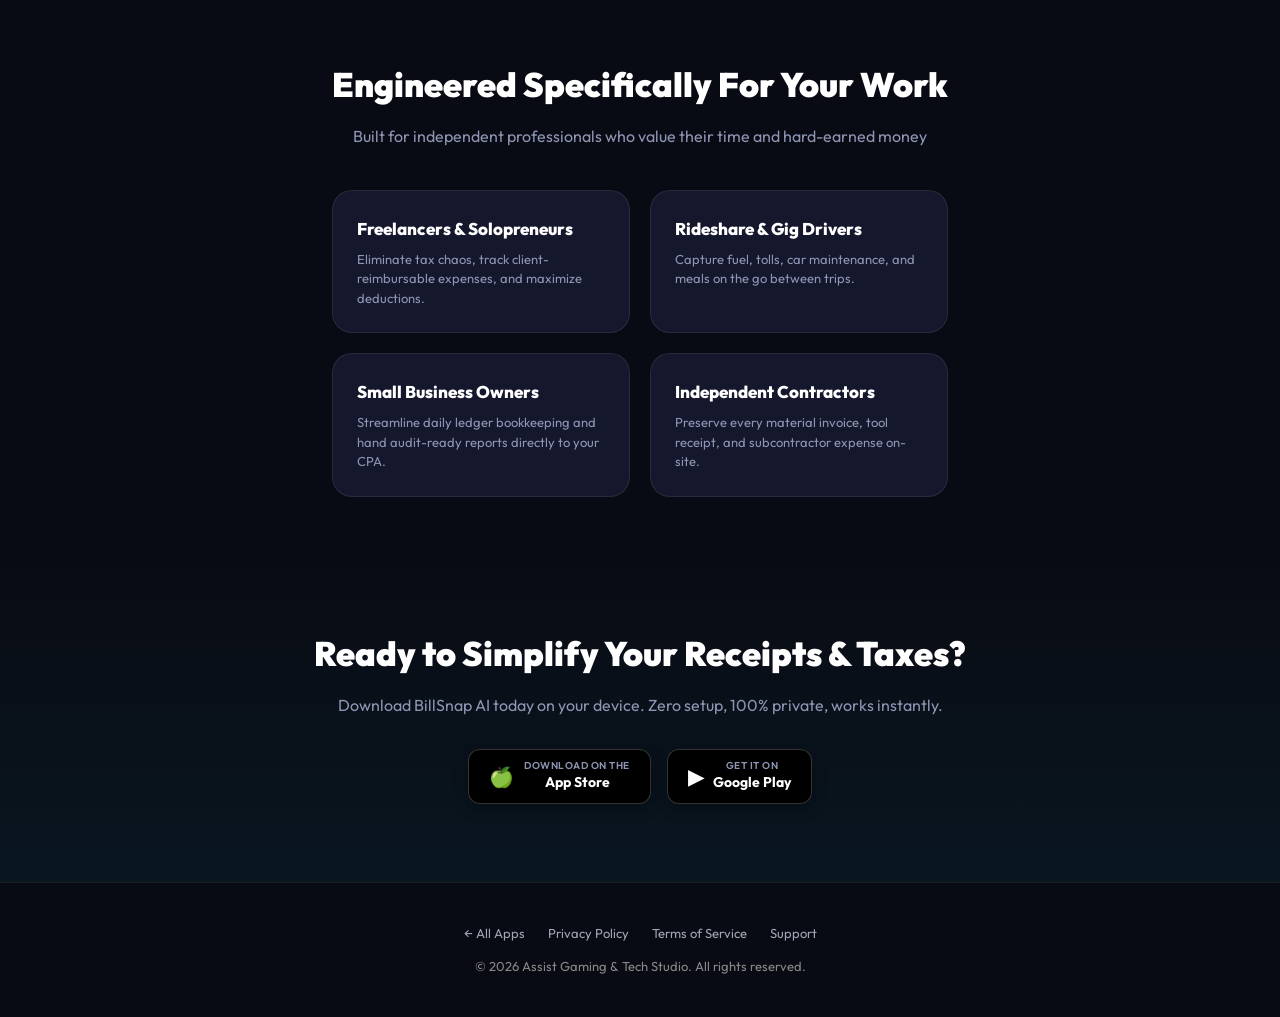
==== commit 15bce1d0: "feat(billsnap): implement modular i18n, zero-touch Geo-IP detection, and 8 value pillars landing pag" ====
--- a/billsnap.html
+++ b/billsnap.html
@@ -3,15 +3,17 @@
 <head>
   <meta charset="UTF-8">
   <meta name="viewport" content="width=device-width, initial-scale=1.0">
-  <title>BillSnap AI — Smart Receipt Scanner & IRS Schedule C Tax Assistant</title>
-  <meta name="description" content="AI-powered receipt & invoice scanner for freelancers, gig drivers, and small businesses. Auto-categorize 28 IRS Schedule C tax lines with 100% on-device privacy.">
-  <meta name="keywords" content="BillSnap AI, Receipt Scanner, IRS Form 1040 Schedule C, Tax Deductions, Gemini Vision AI, Freelancer Taxes, Uber Driver Tax, Mileage & Receipts">
+  <title>BillSnap AI — Smart Receipt Scanner & Tax Deduction Organizer</title>
+  <meta name="description" content="AI-powered receipt & expense organizer for freelancers, contractors, and small businesses. 48 IRS Schedule C tax lines, 91 languages, 100% on-device privacy.">
+  <meta name="keywords" content="BillSnap AI, Receipt Scanner, IRS Form 1040 Schedule C, Tax Deductions, Gemini Vision AI, Freelancer Taxes, Uber Driver Tax, Mileage & Receipts, 91 languages">
 
   <!-- Open Graph -->
-  <meta property="og:title" content="BillSnap AI — Smart Receipt Scanner & IRS Schedule C Tax Assistant">
-  <meta property="og:description" content="Snap receipts, extract totals with Gemini Vision AI, and organize your IRS Schedule C tax deductions automatically.">
-  <meta property="og:image" content="https://gamingassistvn.github.io/assets/icons/billsnap_ai.png">
+  <meta property="og:title" content="BillSnap AI — Smart Receipt Scanner & Tax Deduction Organizer">
+  <meta property="og:description" content="Snap paper receipts, auto-categorize 48 IRS Schedule C lines with Google Gemini AI, and enjoy 100% on-device privacy.">
+  <meta property="og:image" content="https://gamingassistvn.github.io/assets/billsnap/app_icon.png">
   <meta property="og:type" content="website">
+
+  <link rel="icon" type="image/png" href="assets/billsnap/app_icon.png">
 
   <!-- Google Fonts -->
   <link rel="preconnect" href="https://fonts.googleapis.com">
@@ -20,8 +22,9 @@
 
   <link rel="stylesheet" href="css/style.css">
   <style>
+    /* BillSnap Product Page Custom Styling */
     .product-hero {
-      padding: 50px 0 30px;
+      padding: 60px 0 40px;
       text-align: center;
       position: relative;
     }
@@ -32,31 +35,31 @@
       background: rgba(0, 229, 255, 0.12);
       border: 1px solid var(--accent-cyan);
       color: var(--accent-cyan);
-      padding: 8px 18px;
+      padding: 8px 20px;
       border-radius: 24px;
       font-size: 13px;
       font-weight: 800;
       letter-spacing: 1px;
       text-transform: uppercase;
-      margin-bottom: 20px;
+      margin-bottom: 24px;
     }
     .product-title {
-      font-size: 46px;
+      font-size: 48px;
       font-weight: 900;
       line-height: 1.2;
-      margin-bottom: 18px;
+      margin-bottom: 20px;
       background: linear-gradient(135deg, #FFFFFF 0%, #B4C0FE 50%, #00E5FF 100%);
       -webkit-background-clip: text;
       -webkit-text-fill-color: transparent;
-      max-width: 900px;
+      max-width: 920px;
       margin-left: auto;
       margin-right: auto;
     }
     .product-tagline {
       font-size: 18px;
       color: var(--text-dim);
-      max-width: 760px;
-      margin: 0 auto 30px;
+      max-width: 780px;
+      margin: 0 auto 32px;
       line-height: 1.7;
     }
     .cta-group {
@@ -64,21 +67,39 @@
       justify-content: center;
       gap: 16px;
       flex-wrap: wrap;
+      margin-bottom: 28px;
+    }
+    .trust-badges-row {
+      display: flex;
+      justify-content: center;
+      gap: 20px;
+      flex-wrap: wrap;
       margin-bottom: 40px;
-    }
-    
-    /* Device Mockup Frame Showcase */
+      font-size: 13px;
+      color: var(--text-dim);
+    }
+    .trust-badge-item {
+      display: inline-flex;
+      align-items: center;
+      gap: 6px;
+      background: rgba(255, 255, 255, 0.05);
+      border: 1px solid var(--border-glass);
+      padding: 6px 14px;
+      border-radius: 16px;
+    }
+
+    /* Device Mockup Showcase */
     .mockup-showcase {
       display: flex;
       justify-content: center;
       align-items: center;
-      margin: 20px auto 60px;
+      margin: 20px auto 70px;
       position: relative;
     }
     .phone-frame {
       width: 100%;
       max-width: 320px;
-      border-radius: 40px;
+      border-radius: 44px;
       border: 10px solid #1A1D2E;
       background: #000000;
       box-shadow: 0 25px 60px -15px rgba(0, 229, 255, 0.35);
@@ -91,39 +112,48 @@
       display: block;
       transition: opacity 0.3s ease;
     }
-    .phone-notch {
-      position: absolute;
-      top: 0;
-      left: 50%;
-      transform: translateX(-50%);
-      width: 110px;
-      height: 20px;
-      background: #1A1D2E;
-      border-bottom-left-radius: 12px;
-      border-bottom-right-radius: 12px;
-      z-index: 10;
-    }
-
-    .features-grid-4 {
+
+    /* 8 Pillars Grid */
+    .pillars-section {
+      padding: 60px 0;
+    }
+    .section-header-center {
+      text-align: center;
+      max-width: 800px;
+      margin: 0 auto 40px;
+    }
+    .section-title {
+      font-size: 34px;
+      font-weight: 900;
+      color: #FFFFFF;
+      margin-bottom: 12px;
+    }
+    .section-sub {
+      font-size: 16px;
+      color: var(--text-dim);
+      line-height: 1.6;
+    }
+    .pillars-grid-8 {
       display: grid;
-      grid-template-columns: repeat(auto-fit, minmax(250px, 1fr));
+      grid-template-columns: repeat(auto-fit, minmax(280px, 1fr));
       gap: 24px;
-      margin: 30px 0 60px;
-    }
-    .feature-card {
+    }
+    .pillar-card {
       background: var(--bg-card);
       border: 1px solid var(--border-glass);
       border-radius: 20px;
       padding: 28px;
       backdrop-filter: blur(12px);
       transition: all 0.3s ease;
-    }
-    .feature-card:hover {
+      display: flex;
+      flex-direction: column;
+    }
+    .pillar-card:hover {
       border-color: var(--accent-cyan);
       transform: translateY(-4px);
       box-shadow: 0 15px 35px rgba(0, 229, 255, 0.15);
     }
-    .feature-icon-box {
+    .pillar-icon-box {
       width: 52px;
       height: 52px;
       border-radius: 14px;
@@ -135,135 +165,440 @@
       font-size: 26px;
       margin-bottom: 18px;
     }
-    .feature-card h3 {
+    .pillar-card h3 {
       font-size: 18px;
       font-weight: 800;
       color: #FFFFFF;
       margin-bottom: 10px;
     }
-    .feature-card p {
+    .pillar-card p {
       font-size: 14px;
       color: var(--text-dim);
       line-height: 1.6;
-    }
-
-    .lang-btn {
-      background: rgba(255, 255, 255, 0.08);
+      flex-grow: 1;
+    }
+
+    /* Screenshots Gallery Track */
+    .gallery-section {
+      padding: 60px 0;
+      background: rgba(255, 255, 255, 0.015);
+    }
+    .gallery-track {
+      display: flex;
+      gap: 24px;
+      overflow-x: auto;
+      padding: 20px 10px 40px;
+      scroll-snap-type: x mandatory;
+      scrollbar-width: thin;
+      scrollbar-color: var(--accent-cyan) rgba(255, 255, 255, 0.05);
+    }
+    .gallery-card {
+      flex: 0 0 280px;
+      scroll-snap-align: start;
+      background: var(--bg-card);
       border: 1px solid var(--border-glass);
+      border-radius: 24px;
+      overflow: hidden;
+      display: flex;
+      flex-direction: column;
+      transition: all 0.3s ease;
+    }
+    .gallery-card:hover {
+      border-color: var(--accent-cyan);
+      transform: translateY(-4px);
+    }
+    .gallery-card-frame {
+      background: #0B1528;
+      padding: 12px;
+      display: flex;
+      justify-content: center;
+      align-items: center;
+    }
+    .gallery-card-frame img {
+      width: 100%;
+      height: auto;
+      border-radius: 16px;
+      display: block;
+    }
+    .gallery-card-info {
+      padding: 16px;
+    }
+    .gallery-card-info h4 {
+      font-size: 15px;
+      font-weight: 800;
       color: #FFFFFF;
-      padding: 6px 14px;
+      margin-bottom: 6px;
+    }
+    .gallery-card-info p {
+      font-size: 12px;
+      color: var(--text-dim);
+      line-height: 1.5;
+    }
+
+    /* Video Walkthrough Section */
+    .video-section {
+      padding: 60px 0;
+      text-align: center;
+    }
+    .video-container {
+      max-width: 320px;
+      margin: 0 auto;
+      border-radius: 40px;
+      border: 10px solid #1A1D2E;
+      background: #000;
+      box-shadow: 0 25px 60px -15px rgba(0, 229, 255, 0.35);
+      overflow: hidden;
+      position: relative;
+    }
+    .video-container video {
+      width: 100%;
+      height: auto;
+      display: block;
+    }
+
+    /* Comparison Table */
+    .comparison-section {
+      padding: 60px 0;
+    }
+    .comparison-table-wrapper {
+      max-width: 900px;
+      margin: 0 auto;
+      overflow-x: auto;
+      background: var(--bg-card);
+      border: 1px solid var(--border-glass);
+      border-radius: 24px;
+      padding: 10px;
+    }
+    .comparison-table {
+      width: 100%;
+      border-collapse: collapse;
+      text-align: left;
+    }
+    .comparison-table th, .comparison-table td {
+      padding: 18px 20px;
+      border-bottom: 1px solid rgba(255, 255, 255, 0.06);
+    }
+    .comparison-table th {
+      font-size: 15px;
+      font-weight: 800;
+      color: #FFFFFF;
+      background: rgba(255, 255, 255, 0.03);
+    }
+    .comparison-table td {
+      font-size: 14px;
+      color: var(--text-dim);
+      line-height: 1.6;
+    }
+    .comparison-table tr:last-child td {
+      border-bottom: none;
+    }
+    .td-highlight {
+      color: #00E5FF !important;
+      font-weight: 600;
+    }
+
+    /* Target Audience Grid */
+    .audience-section {
+      padding: 60px 0;
+    }
+    .audience-grid {
+      display: grid;
+      grid-template-columns: repeat(auto-fit, minmax(260px, 1fr));
+      gap: 20px;
+    }
+    .audience-card {
+      background: var(--bg-card);
+      border: 1px solid var(--border-glass);
       border-radius: 20px;
-      font-family: inherit;
-      font-weight: 700;
+      padding: 24px;
+    }
+    .audience-card h4 {
+      font-size: 17px;
+      font-weight: 800;
+      color: #FFFFFF;
+      margin-bottom: 8px;
+    }
+    .audience-card p {
       font-size: 13px;
-      cursor: pointer;
-      display: inline-flex;
-      align-items: center;
-      gap: 6px;
-      transition: all 0.2s ease;
-    }
-    .lang-btn:hover {
-      background: rgba(0, 229, 255, 0.2);
-      border-color: var(--accent-cyan);
+      color: var(--text-dim);
+      line-height: 1.5;
+    }
+
+    /* Final CTA */
+    .final-cta {
+      padding: 70px 0 50px;
+      text-align: center;
+      background: linear-gradient(180deg, transparent 0%, rgba(0, 229, 255, 0.05) 100%);
+    }
+
+    @media (max-width: 768px) {
+      .product-title {
+        font-size: 34px;
+      }
+      .product-tagline {
+        font-size: 16px;
+      }
+      .section-title {
+        font-size: 26px;
+      }
     }
   </style>
 </head>
 <body>
 
-  <!-- Navigation -->
+  <!-- Navigation (Clean & Minimalist — No Manual Language Toggle) -->
   <nav class="navbar">
     <div class="container nav-container">
       <a href="index.html" class="brand">
-        <div class="brand-logo">⚡</div>
-        <div class="brand-name">Assist Studio</div>
+        <img src="assets/billsnap/app_icon.png" alt="BillSnap Logo" style="width: 32px; height: 32px; border-radius: 8px;">
+        <div class="brand-name">BillSnap AI</div>
       </a>
       <ul class="nav-links">
-        <li><a href="index.html" data-i18n="nav_home">← All Apps</a></li>
-        <li><a href="billsnap.html" class="active">BillSnap AI</a></li>
+        <li><a href="index.html" data-i18n="nav_all_apps">← All Apps</a></li>
+        <li><a href="#features" data-i18n="nav_features">Features</a></li>
+        <li><a href="#comparison" data-i18n="nav_comparison">Comparison</a></li>
         <li><a href="privacy/billsnap.html" data-i18n="nav_privacy">Privacy Policy</a></li>
         <li><a href="terms.html" data-i18n="nav_terms">Terms</a></li>
       </ul>
       <div>
-        <button id="lang-toggle-btn" class="lang-btn" onclick="toggleLanguage()">
-          <span id="lang-badge">🌐 EN</span>
-        </button>
+        <a href="https://apps.apple.com/app/billsnap-ai/id6817136538" target="_blank" rel="noopener" class="btn-primary" style="padding: 8px 18px; font-size: 13px;">
+          <span>Get App</span>
+        </a>
       </div>
     </div>
   </nav>
 
   <!-- Product Hero -->
   <header class="container product-hero">
-    <div class="product-badge" data-i18n="badge_title">
+    <div class="product-badge" data-i18n="hero_badge">
       🤖 AI TAX INTELLIGENCE & RECEIPT ORGANIZER
     </div>
-    <h1 class="product-title" data-i18n="main_title">
-      Turn Receipts into IRS Schedule C Deductions in Seconds.
+    <h1 class="product-title" data-i18n="hero_title">
+      Turn Receipts into Tax Deductions in Seconds.
     </h1>
-    <p class="product-tagline" data-i18n="main_tagline">
-      Designed for self-employed professionals, freelancers, and small business owners. Gemini Vision OCR extracts receipts instantly with 100% on-device privacy.
+    <p class="product-tagline" data-i18n="hero_tagline">
+      The smart expense assistant for freelancers, independent contractors, and small businesses. Snap paper receipts, auto-categorize 48 IRS Schedule C lines with Google Gemini AI, and enjoy 100% on-device privacy.
     </p>
 
     <!-- Download Buttons -->
     <div class="cta-group">
+      <a href="https://apps.apple.com/app/billsnap-ai/id6817136538" target="_blank" rel="noopener" class="btn-store">
+        <span class="btn-store-icon">🍏</span>
+        <div>
+          <span class="btn-store-sub" data-i18n="btn_store_sub_apple">DOWNLOAD ON THE</span>
+          <span class="btn-store-main" data-i18n="btn_store_main_apple">App Store</span>
+        </div>
+      </a>
       <a href="https://play.google.com/store/apps/details?id=com.billsnap.ai" target="_blank" rel="noopener" class="btn-store">
         <span class="btn-store-icon">▶</span>
         <div>
-          <span class="btn-store-sub">GET IT ON</span>
-          <span class="btn-store-main">Google Play</span>
+          <span class="btn-store-sub" data-i18n="btn_store_sub_google">GET IT ON</span>
+          <span class="btn-store-main" data-i18n="btn_store_main_google">Google Play</span>
         </div>
       </a>
-      <a href="https://apps.apple.com/app/billsnap-ai/id6817136538" target="_blank" rel="noopener" class="btn-store">
-        <span class="btn-store-icon">🍏</span>
-        <div>
-          <span class="btn-store-sub">DOWNLOAD ON THE</span>
-          <span class="btn-store-main">App Store</span>
-        </div>
-      </a>
-      <a href="privacy/billsnap.html" class="btn-secondary" style="padding: 12px 20px;">
-        <span data-i18n="btn_privacy">🛡️ App Privacy Policy</span>
-      </a>
-    </div>
-
-    <!-- Phone Frame Showing Real App UI (Swaps on Language Change) -->
+    </div>
+
+    <!-- Trust Badges -->
+    <div class="trust-badges-row">
+      <span class="trust-badge-item" data-i18n="trust_1">🔒 100% Offline Database</span>
+      <span class="trust-badge-item" data-i18n="trust_2">⚡ Zero Account Setup</span>
+      <span class="trust-badge-item" data-i18n="trust_3">🌐 91 Languages Supported</span>
+      <span class="trust-badge-item" data-i18n="trust_4">🔄 Cross-Platform (iOS ⇄ Android)</span>
+    </div>
+
+    <!-- Phone Frame Showing Localized Real App Screen -->
     <div class="mockup-showcase">
       <div class="phone-frame">
-        <div class="phone-notch"></div>
-        <img id="billsnap-ui-screen" src="assets/billsnap_screen_en.png" alt="BillSnap AI Real App Screen">
+        <img id="hero-mockup-img" src="assets/billsnap/screens/en/01_home_ledger.png" alt="BillSnap AI Real App Interface">
       </div>
     </div>
   </header>
 
-  <!-- Core Features -->
-  <section class="container features-section">
-    <div style="text-align: center; margin-bottom: 20px;">
-      <h2 style="font-size: 32px; font-weight: 900; color: #FFFFFF;" data-i18n="features_header">
-        Everything You Need for Tax Season
-      </h2>
-    </div>
-
-    <div class="features-grid-4">
-      <div class="feature-card">
-        <div class="feature-icon-box">🧠</div>
-        <h3 data-i18n="f1_title">Gemini Vision AI</h3>
-        <p data-i18n="f1_desc">>99% OCR accuracy on crumpled, faded, or handwritten receipts across 91 languages.</p>
-      </div>
-
-      <div class="feature-card">
-        <div class="feature-icon-box">📊</div>
-        <h3 data-i18n="f2_title">28 IRS Categories</h3>
-        <p data-i18n="f2_desc">Automated mapping to Form 1040 Schedule C Lines 8–27b with audit risk scoring.</p>
-      </div>
-
-      <div class="feature-card">
-        <div class="feature-icon-box">📑</div>
-        <h3 data-i18n="f3_title">Excel & PDF Export</h3>
-        <p data-i18n="f3_desc">1-Click export to multi-sheet formatted Excel workbooks and summary PDF reports ready for your CPA.</p>
-      </div>
-
-      <div class="feature-card">
-        <div class="feature-icon-box">🔒</div>
-        <h3 data-i18n="f4_title">100% On-Device Privacy</h3>
-        <p data-i18n="f4_desc">All financial data is processed locally on your device with optional iCloud and Google Drive backup.</p>
+  <!-- 8 Value Pillars Section -->
+  <section id="features" class="container pillars-section">
+    <div class="section-header-center">
+      <h2 class="section-title" data-i18n="pillars_heading">Everything You Need for Stress-Free Tax Season</h2>
+      <p class="section-sub" data-i18n="pillars_sub">8 Core Superpowers Engineered into BillSnap AI for Global Freelancers & Businesses</p>
+    </div>
+
+    <div class="pillars-grid-8">
+      <!-- Pillar 1 -->
+      <div class="pillar-card">
+        <div class="pillar-icon-box">🧠</div>
+        <h3 data-i18n="p1_title">Gemini Vision AI OCR</h3>
+        <p data-i18n="p1_desc">Instant high-accuracy extraction of merchant name, date, total amount, taxes, and itemized lines even from crumpled, thermal, or faded paper receipts.</p>
+      </div>
+
+      <!-- Pillar 2 -->
+      <div class="pillar-card">
+        <div class="pillar-icon-box">🗂️</div>
+        <h3 data-i18n="p2_title">Smart Receipt Storage & Vault</h3>
+        <p data-i18n="p2_desc">Centralized digital receipt storage with automated categorization, custom tagging, and quick search. Tame messy expense records in seconds.</p>
+      </div>
+
+      <!-- Pillar 3 -->
+      <div class="pillar-card">
+        <div class="pillar-icon-box">🌐</div>
+        <h3 data-i18n="p3_title">Zero-Touch Device Language Detection</h3>
+        <p data-i18n="p3_desc">Automatically detects your phone's system language and adapts the entire interface natively across 91 languages without requiring any manual setup.</p>
+      </div>
+
+      <!-- Pillar 4 -->
+      <div class="pillar-card">
+        <div class="pillar-icon-box">📊</div>
+        <h3 data-i18n="p4_title">IRS Schedule C Form 1040 Tax Hub</h3>
+        <p data-i18n="p4_desc">Automatically maps expenses to 48 standard IRS deduction categories (Vehicle, Home Office, Advertising, Travel, Supplies). Complete tax peace of mind.</p>
+      </div>
+
+      <!-- Pillar 5 -->
+      <div class="pillar-card">
+        <div class="pillar-icon-box">📘</div>
+        <h3 data-i18n="p5_title">Built-In Tax Rules Guide in 91 Languages</h3>
+        <p data-i18n="p5_desc">Line-by-line tax deduction rules, qualifying document checklists, and deduction thresholds explained clearly in your native mother tongue.</p>
+      </div>
+
+      <!-- Pillar 6 -->
+      <div class="pillar-card">
+        <div class="pillar-icon-box">📑</div>
+        <h3 data-i18n="p6_title">1-Tap Audit-Ready Reports Export</h3>
+        <p data-i18n="p6_desc">Generate professional Excel worksheets formatted for CPA accountants, paired with high-resolution PDF annexes compiling all original receipt photos.</p>
+      </div>
+
+      <!-- Pillar 7 -->
+      <div class="pillar-card">
+        <div class="pillar-icon-box">🔄</div>
+        <h3 data-i18n="p7_title">Universal Cross-Platform Backup & Restore</h3>
+        <p data-i18n="p7_desc">Seamlessly transfer ledger records between iPhone and Android (Samsung, Xiaomi, etc.). Backup via Google Drive, iCloud, or portable ZIP archive.</p>
+      </div>
+
+      <!-- Pillar 8 -->
+      <div class="pillar-card">
+        <div class="pillar-icon-box">🔒</div>
+        <h3 data-i18n="p8_title">100% On-Device Privacy (Offline-First)</h3>
+        <p data-i18n="p8_desc">Your financial records stay strictly on your device. Encrypted local SQLite database, zero tracking servers, zero account registration needed.</p>
+      </div>
+    </div>
+  </section>
+
+  <!-- Interactive Screenshots Gallery Section -->
+  <section class="gallery-section">
+    <div class="container">
+      <div class="section-header-center">
+        <h2 class="section-title">Visual Tour & Key Screens</h2>
+        <p class="section-sub">Real screenshots showcasing the intuitive, elegant interface of BillSnap AI</p>
+      </div>
+      <div id="screenshot-gallery-track" class="gallery-track">
+        <!-- Injected dynamically by media-provider.js according to locale -->
+      </div>
+    </div>
+  </section>
+
+  <!-- Video Walkthrough Section -->
+  <section class="container video-section">
+    <div class="section-header-center">
+      <h2 class="section-title" data-i18n="video_heading">See BillSnap AI in Action</h2>
+      <p class="section-sub" data-i18n="video_sub">Real-device walkthrough running on iOS — lightning fast, intuitive, and private.</p>
+    </div>
+    <div class="video-container">
+      <video id="demo-video-player" playsinline controls muted loop preload="metadata">
+        <source src="assets/billsnap/demo_video.mp4" type="video/mp4">
+        Your browser does not support the video tag.
+      </video>
+    </div>
+  </section>
+
+  <!-- Comparison Section -->
+  <section id="comparison" class="container comparison-section">
+    <div class="section-header-center">
+      <h2 class="section-title" data-i18n="comparison_heading">Why Professionals Switch to BillSnap AI</h2>
+      <p class="section-sub" data-i18n="comparison_sub">See how smart AI automation replaces chaotic manual bookkeeping</p>
+    </div>
+    <div class="comparison-table-wrapper">
+      <table class="comparison-table">
+        <thead>
+          <tr>
+            <th data-i18n="th_feature">Workflow / Feature</th>
+            <th data-i18n="th_traditional">Traditional Method</th>
+            <th class="td-highlight" data-i18n="th_billsnap">With BillSnap AI</th>
+          </tr>
+        </thead>
+        <tbody>
+          <tr>
+            <td data-i18n="comp_1_label">Receipt Preservation</td>
+            <td data-i18n="comp_1_trad">Paper receipts easily fade, crumple, or get lost in shoeboxes.</td>
+            <td class="td-highlight" data-i18n="comp_1_billsnap">Instant 2-second camera scan, preserved digitally & permanently.</td>
+          </tr>
+          <tr>
+            <td data-i18n="comp_2_label">Expense Data Entry</td>
+            <td data-i18n="comp_2_trad">Hours wasted manually typing numbers into spreadsheets every week.</td>
+            <td class="td-highlight" data-i18n="comp_2_billsnap">Gemini AI auto-fills totals, taxes, vendor & date in 3 seconds.</td>
+          </tr>
+          <tr>
+            <td data-i18n="comp_3_label">Tax Deductions & Audit</td>
+            <td data-i18n="comp_3_trad">High stress, missed tax write-offs, risk of severe audit penalties.</td>
+            <td class="td-highlight" data-i18n="comp_3_billsnap">48 IRS lines categorized automatically; 1-tap Excel & PDF proof export.</td>
+          </tr>
+          <tr>
+            <td data-i18n="comp_4_label">Device Portability</td>
+            <td data-i18n="comp_4_trad">Locked into a single phone brand or trapped in expensive monthly clouds.</td>
+            <td class="td-highlight" data-i18n="comp_4_billsnap">Universal ZIP backup: switch freely between Android and iPhone.</td>
+          </tr>
+          <tr>
+            <td data-i18n="comp_5_label">Privacy & Data Security</td>
+            <td data-i18n="comp_5_trad">Financial data uploaded to public servers; mandatory accounts & ads tracking.</td>
+            <td class="td-highlight" data-i18n="comp_5_billsnap">100% offline encrypted SQLite. No account required. Your data is yours.</td>
+          </tr>
+        </tbody>
+      </table>
+    </div>
+  </section>
+
+  <!-- Target Audience Section -->
+  <section class="container audience-section">
+    <div class="section-header-center">
+      <h2 class="section-title" data-i18n="audience_heading">Engineered Specifically For Your Work</h2>
+      <p class="section-sub" data-i18n="audience_sub">Built for independent professionals who value their time and hard-earned money</p>
+    </div>
+    <div class="audience-grid">
+      <div class="audience-card">
+        <h4 data-i18n="aud_1_title">Freelancers & Solopreneurs</h4>
+        <p data-i18n="aud_1_desc">Eliminate tax chaos, track client-reimbursable expenses, and maximize deductions.</p>
+      </div>
+      <div class="audience-card">
+        <h4 data-i18n="aud_2_title">Rideshare & Gig Drivers</h4>
+        <p data-i18n="aud_2_desc">Capture fuel, tolls, car maintenance, and meals on the go between trips.</p>
+      </div>
+      <div class="audience-card">
+        <h4 data-i18n="aud_3_title">Small Business Owners</h4>
+        <p data-i18n="aud_3_desc">Streamline daily ledger bookkeeping and hand audit-ready reports directly to your CPA.</p>
+      </div>
+      <div class="audience-card">
+        <h4 data-i18n="aud_4_title">Independent Contractors</h4>
+        <p data-i18n="aud_4_desc">Preserve every material invoice, tool receipt, and subcontractor expense on-site.</p>
+      </div>
+    </div>
+  </section>
+
+  <!-- Final CTA -->
+  <section class="final-cta">
+    <div class="container">
+      <h2 class="section-title" data-i18n="cta_heading">Ready to Simplify Your Receipts & Taxes?</h2>
+      <p class="section-sub" style="margin-bottom: 30px;" data-i18n="cta_sub">Download BillSnap AI today on your device. Zero setup, 100% private, works instantly.</p>
+      <div class="cta-group">
+        <a href="https://apps.apple.com/app/billsnap-ai/id6817136538" target="_blank" rel="noopener" class="btn-store">
+          <span class="btn-store-icon">🍏</span>
+          <div>
+            <span class="btn-store-sub" data-i18n="btn_store_sub_apple">DOWNLOAD ON THE</span>
+            <span class="btn-store-main" data-i18n="btn_store_main_apple">App Store</span>
+          </div>
+        </a>
+        <a href="https://play.google.com/store/apps/details?id=com.billsnap.ai" target="_blank" rel="noopener" class="btn-store">
+          <span class="btn-store-icon">▶</span>
+          <div>
+            <span class="btn-store-sub" data-i18n="btn_store_sub_google">GET IT ON</span>
+            <span class="btn-store-main" data-i18n="btn_store_main_google">Google Play</span>
+          </div>
+        </a>
       </div>
     </div>
   </section>
@@ -271,93 +606,19 @@
   <!-- Footer -->
   <footer style="text-align: center; padding: 40px 20px; border-top: 1px solid rgba(255,255,255,0.08); color: #888; font-size: 13px;">
     <div style="margin-bottom: 12px;">
-      <a href="index.html" style="color: #A0A5B5; margin: 0 10px; text-decoration: none;">Apps & Games</a>
-      <a href="privacy/billsnap.html" style="color: #A0A5B5; margin: 0 10px; text-decoration: none;">Privacy Policy</a>
-      <a href="terms.html" style="color: #A0A5B5; margin: 0 10px; text-decoration: none;">Terms of Service</a>
+      <a href="index.html" style="color: #A0A5B5; margin: 0 10px; text-decoration: none;" data-i18n="nav_all_apps">← All Apps</a>
+      <a href="privacy/billsnap.html" style="color: #A0A5B5; margin: 0 10px; text-decoration: none;" data-i18n="footer_privacy">Privacy Policy</a>
+      <a href="terms.html" style="color: #A0A5B5; margin: 0 10px; text-decoration: none;" data-i18n="footer_terms">Terms of Service</a>
       <a href="mailto:gaming.assist.vn@gmail.com" style="color: #A0A5B5; margin: 0 10px; text-decoration: none;">Support</a>
     </div>
-    © 2026 Assist Gaming & Tech Studio. All rights reserved.
+    <div data-i18n="footer_rights">© 2026 Assist Gaming & Tech Studio. All rights reserved.</div>
   </footer>
 
-  <!-- Language Switcher & Image Swap Script -->
-  <script>
-    const translations = {
-      en: {
-        badge: "🌐 EN",
-        nav_home: "← All Apps",
-        nav_privacy: "Privacy Policy",
-        nav_terms: "Terms",
-        badge_title: "🤖 AI TAX INTELLIGENCE & RECEIPT ORGANIZER",
-        main_title: "Turn Receipts into IRS Schedule C Deductions in Seconds.",
-        main_tagline: "Designed for self-employed professionals, freelancers, and small business owners. Gemini Vision OCR extracts receipts instantly with 100% on-device privacy.",
-        btn_privacy: "🛡️ App Privacy Policy",
-        features_header: "Everything You Need for Tax Season",
-        f1_title: "Gemini Vision AI",
-        f1_desc: ">99% OCR accuracy on crumpled, faded, or handwritten receipts across 91 languages.",
-        f2_title: "28 IRS Categories",
-        f2_desc: "Automated mapping to Form 1040 Schedule C Lines 8–27b with audit risk scoring.",
-        f3_title: "Excel & PDF Export",
-        f3_desc: "1-Click export to multi-sheet formatted Excel workbooks and summary PDF reports ready for your CPA.",
-        f4_title: "100% On-Device Privacy",
-        f4_desc: "All financial data is processed locally on your device with optional iCloud and Google Drive backup.",
-        image_src: "assets/billsnap_screen_en.png"
-      },
-      vi: {
-        badge: "🌐 VI",
-        nav_home: "← Toàn bộ Ứng dụng",
-        nav_privacy: "Chính sách bảo mật",
-        nav_terms: "Điều khoản",
-        badge_title: "🤖 TRỢ LÝ QUÉT HÓA ĐƠN & TÍNH THUẾ AI",
-        main_title: "Biến hóa đơn giấy thành chi phí giảm trừ thuế IRS trong vài giây.",
-        main_tagline: "Thiết kế dành riêng cho người làm tự do, tài xế công nghệ và doanh nghiệp nhỏ. Trí tuệ nhân tạo Gemini Vision nhận diện tức thì với bảo mật 100% trên thiết bị.",
-        btn_privacy: "🛡️ Chính sách bảo mật",
-        features_header: "Mọi thứ bạn cần cho mùa quyết toán thuế",
-        f1_title: "Công nghệ Gemini Vision AI",
-        f1_desc: "Độ chính xác >99% trên hóa đơn nhàu nát, mờ hoặc viết tay, hỗ trợ 91 ngôn ngữ.",
-        f2_title: "28 danh mục thuế IRS",
-        f2_desc: "Tự động phân loại vào các dòng từ 8 đến 27b của Mẫu 1040 Schedule C chuẩn kiểm toán.",
-        f3_title: "Xuất Excel & PDF",
-        f3_desc: "Xuất 1 chạm ra file bảng tính Excel đầy đủ hàm tính toán và file báo cáo PDF gửi kế toán.",
-        f4_title: "Bảo mật 100% trên thiết bị",
-        f4_desc: "Mọi dữ liệu tài chính được xử lý cục bộ trên máy, kèm sao lưu iCloud và Google Drive tùy chọn.",
-        image_src: "assets/billsnap_screen_vi.png"
-      }
-    };
-
-    let currentLang = 'en';
-
-    function toggleLanguage() {
-      currentLang = currentLang === 'en' ? 'vi' : 'en';
-      applyLanguage(currentLang);
-      localStorage.setItem('studio_lang', currentLang);
-    }
-
-    function applyLanguage(lang) {
-      const data = translations[lang];
-      document.getElementById('lang-badge').textContent = data.badge;
-      
-      // Update text contents
-      document.querySelectorAll('[data-i18n]').forEach(el => {
-        const key = el.getAttribute('data-i18n');
-        if (data[key]) {
-          el.textContent = data[key];
-        }
-      });
-
-      // Update screen image based on language (Strict requirement from owner)
-      const screenImg = document.getElementById('billsnap-ui-screen');
-      if (screenImg) {
-        screenImg.src = data.image_src;
-      }
-    }
-
-    // Initialize from storage or default
-    document.addEventListener('DOMContentLoaded', () => {
-      const saved = localStorage.getItem('studio_lang') || 'en';
-      currentLang = saved;
-      applyLanguage(currentLang);
-    });
-  </script>
+  <!-- Modular Scripts: Locales, Media Provider & Geo-IP Core Engine -->
+  <script src="js/i18n/locales/en.js"></script>
+  <script src="js/i18n/locales/vi.js"></script>
+  <script src="js/i18n/media-provider.js"></script>
+  <script src="js/i18n/i18n-core.js"></script>
 
 </body>
 </html>
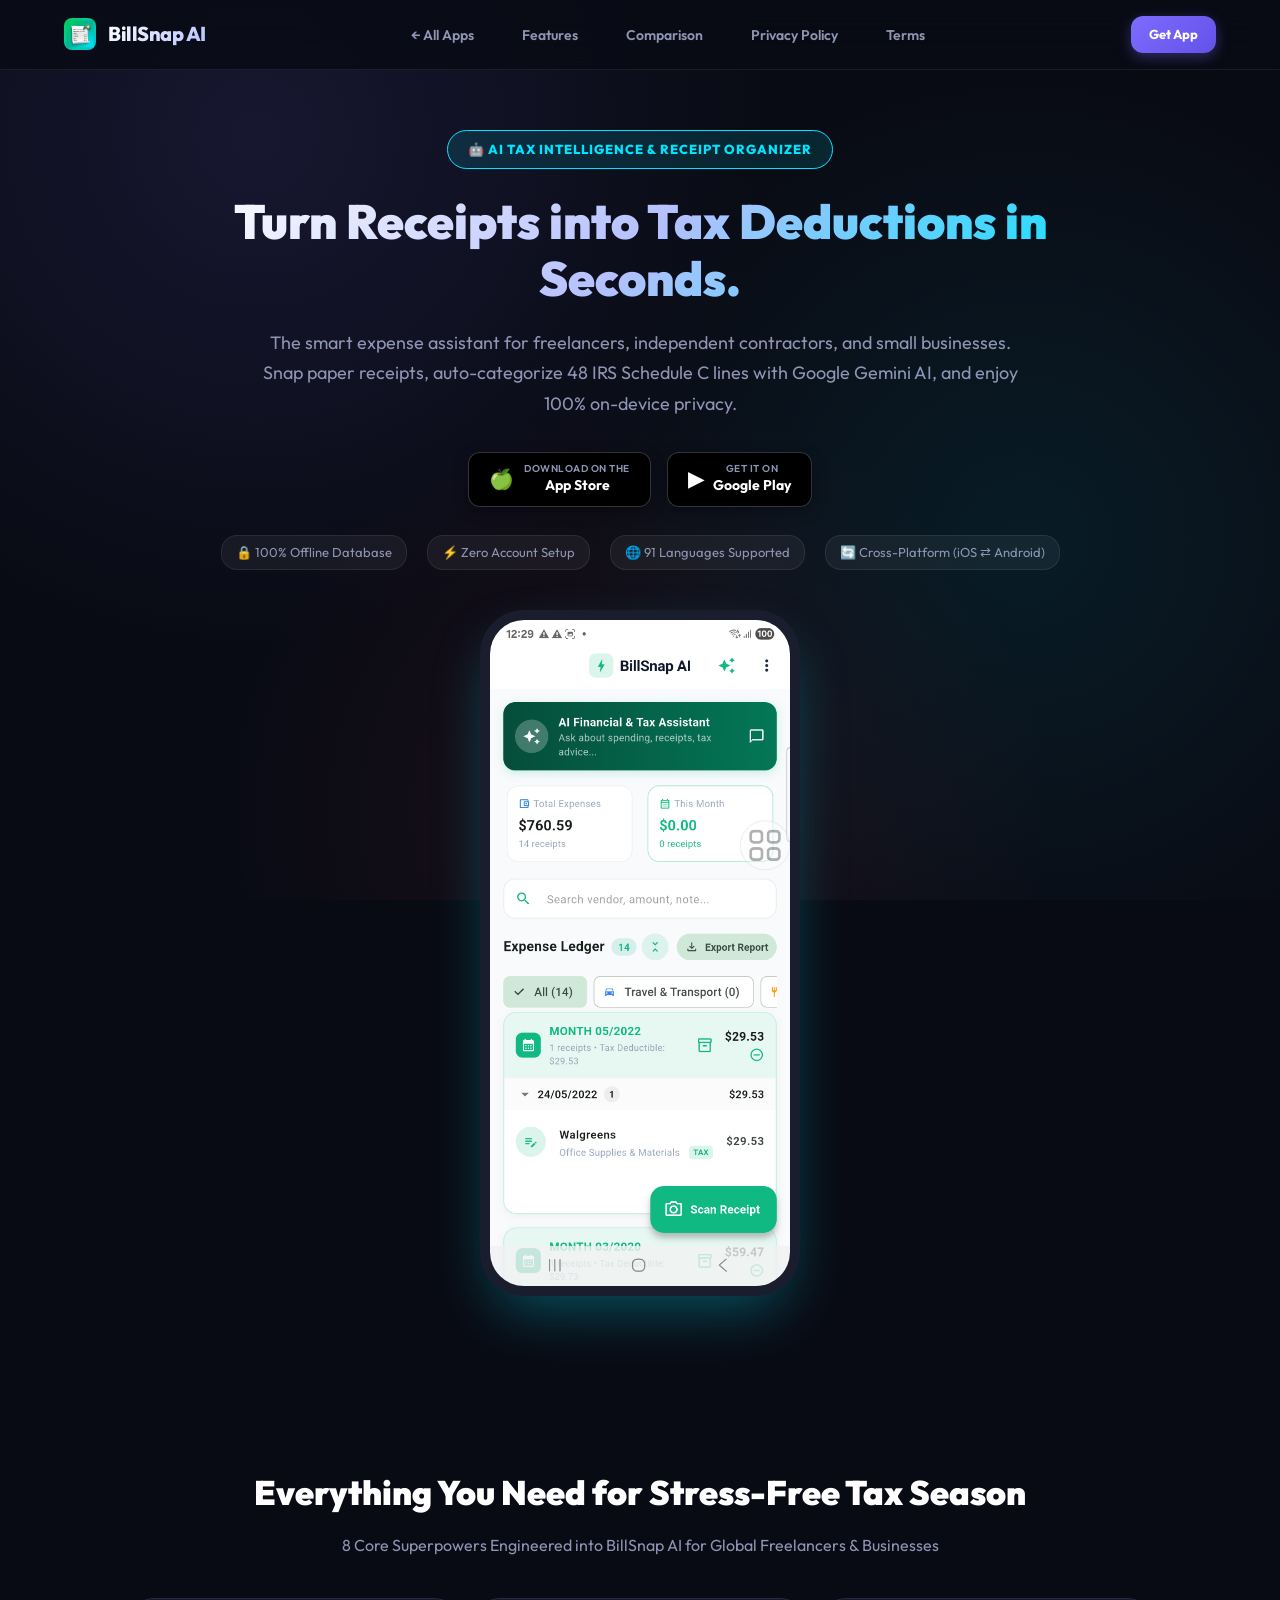
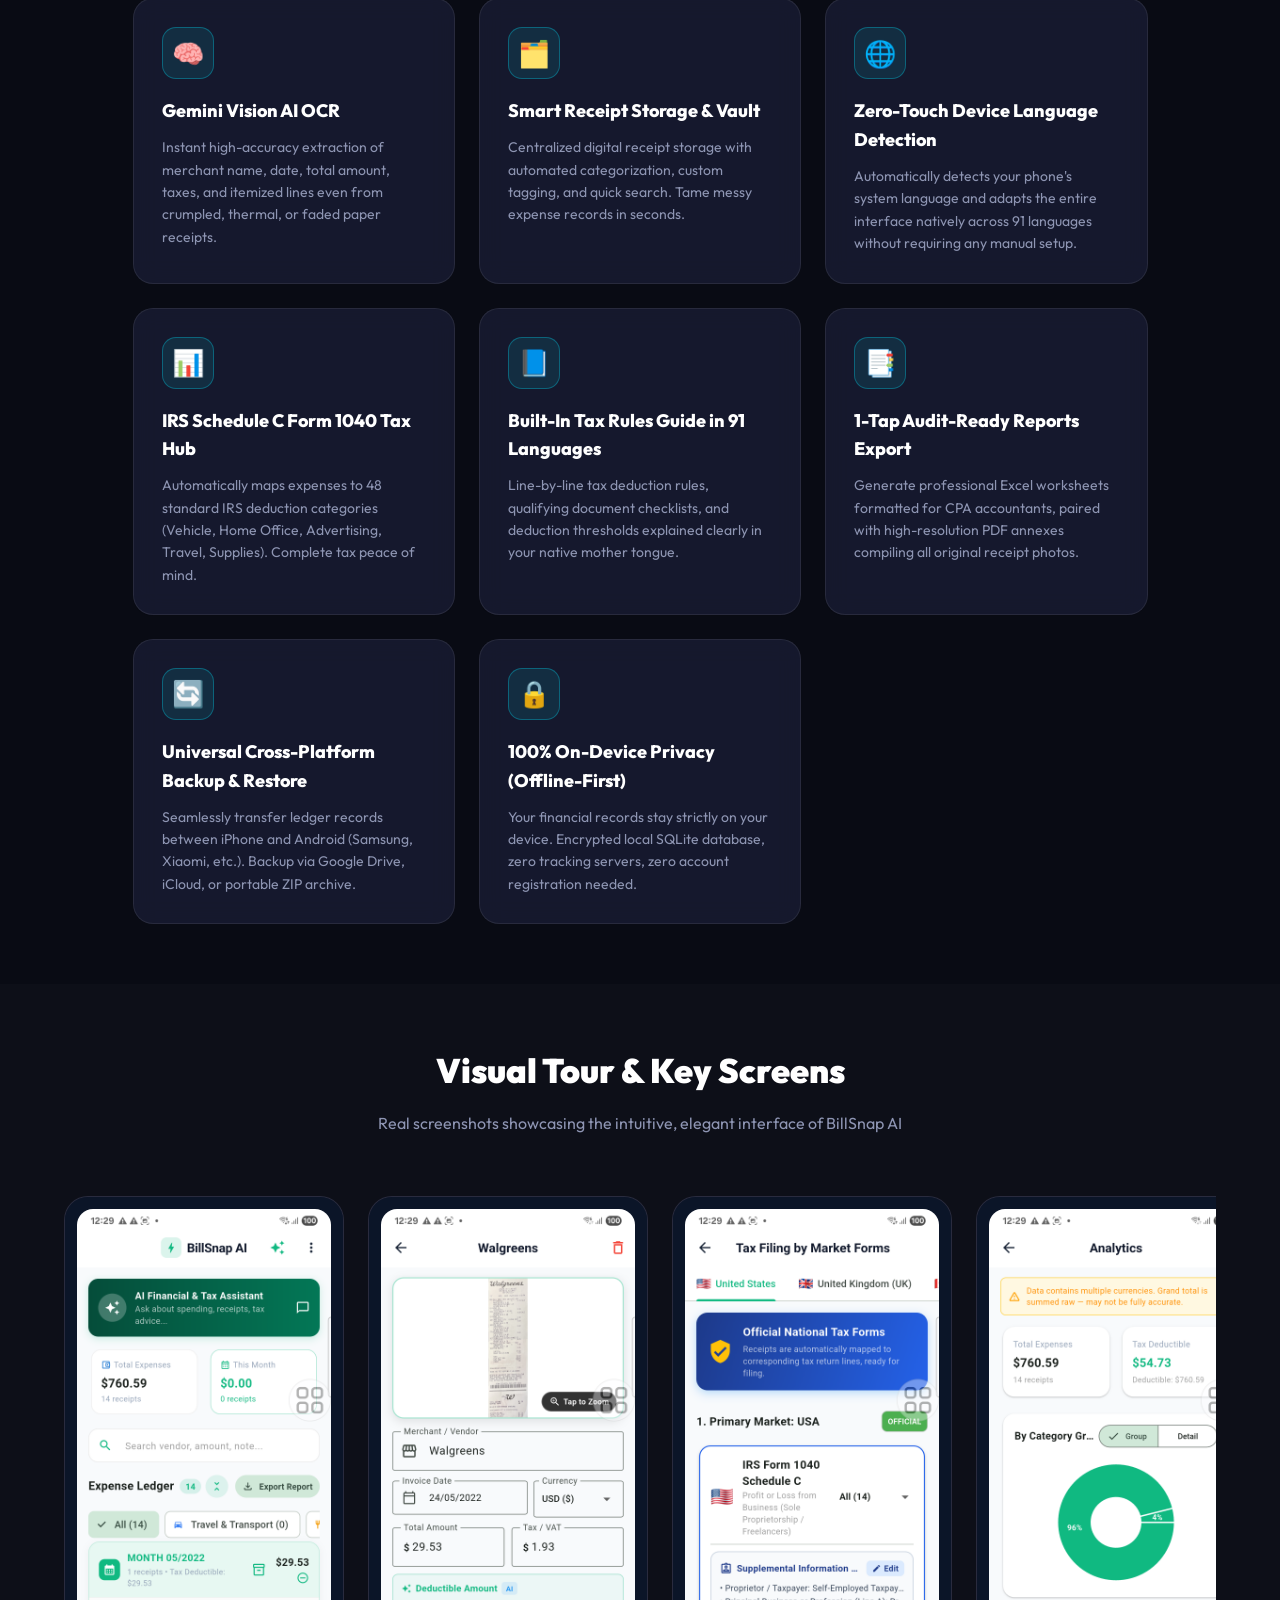
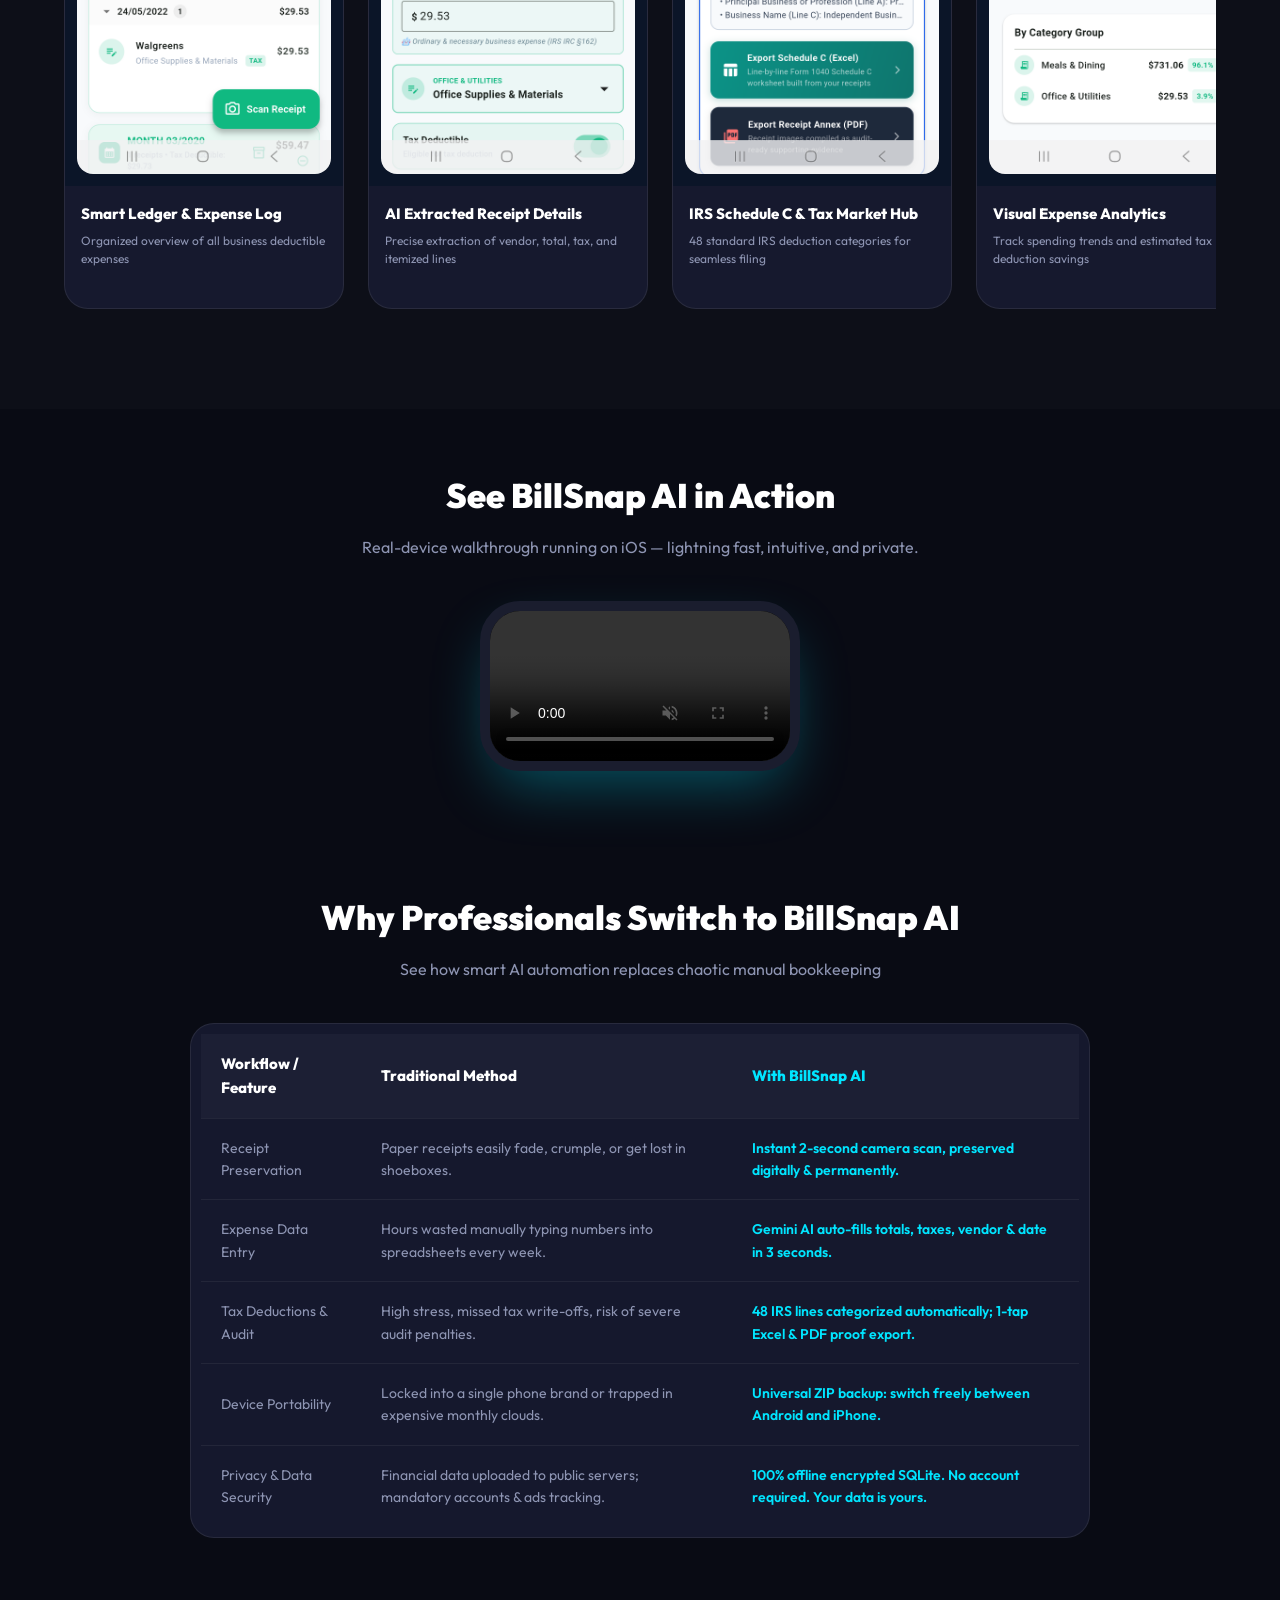
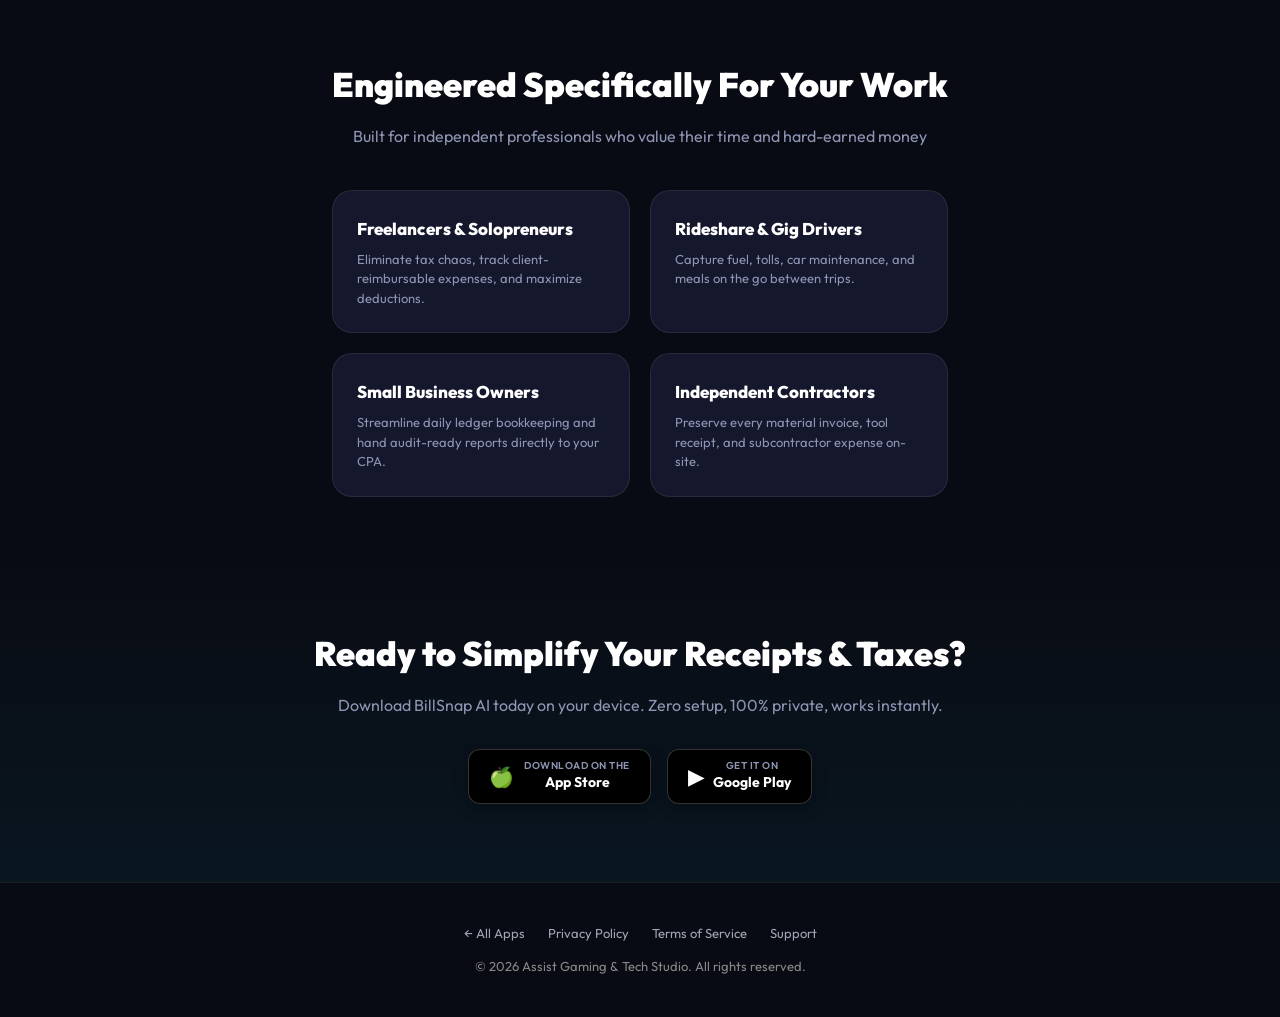
==== commit 2e91a05e: "feat: add official studio & product favicons across all portal pages" ====
--- a/billsnap.html
+++ b/billsnap.html
@@ -14,6 +14,7 @@
   <meta property="og:type" content="website">
 
   <link rel="icon" type="image/png" href="assets/billsnap/app_icon.png">
+  <link rel="apple-touch-icon" href="assets/billsnap/app_icon.png">
 
   <!-- Google Fonts -->
   <link rel="preconnect" href="https://fonts.googleapis.com">
